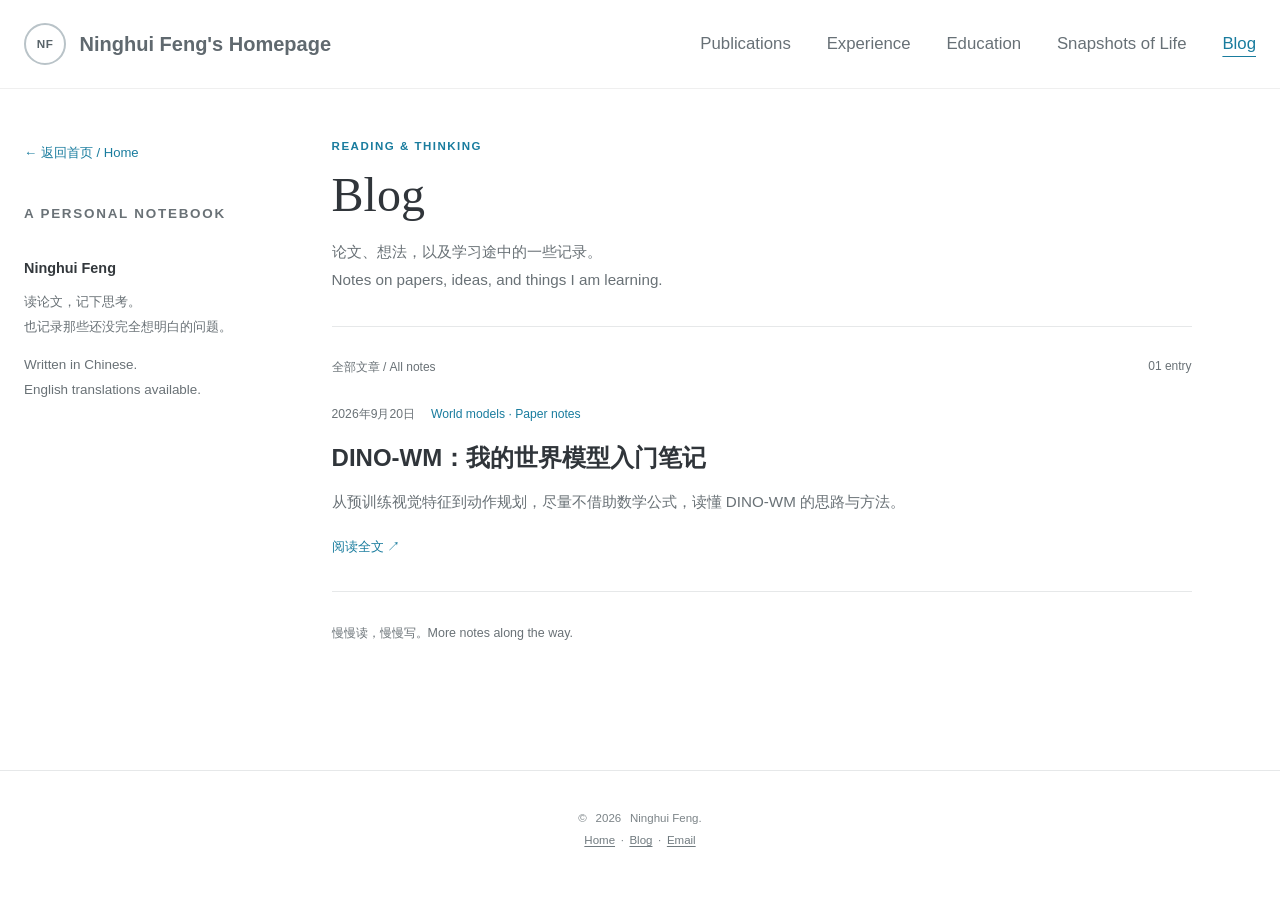
==== blog/index.html @ bfdba2d1 "Add standalone bilingual blog with DINO-WM reading note" ====
<!doctype html>
<html lang="zh-CN">
<head>
    <meta charset="utf-8">
    <meta name="viewport" content="width=device-width, initial-scale=1">
    <meta name="description" content="冯宁辉的论文阅读与学习笔记。Notes on papers, ideas, and things I am learning.">
    <meta name="author" content="Ninghui Feng">
    <meta name="theme-color" content="#ffffff">
    <title>Blog · Ninghui Feng</title>
    <link rel="canonical" href="https://feng1201.github.io/blog/">
    <link rel="icon" type="image/x-icon" href="/static/assets/favicon.ico">
    <meta property="og:type" content="website">
    <meta property="og:url" content="https://feng1201.github.io/blog/">
    <meta property="og:title" content="Blog · Ninghui Feng">
    <meta property="og:description" content="冯宁辉的论文阅读与学习笔记。Notes on papers, ideas, and things I am learning.">
    <meta property="og:image" content="https://feng1201.github.io/static/assets/img/og-minimal.png">
    <meta name="twitter:card" content="summary_large_image">
    
    <link rel="stylesheet" href="/static/css/main.css">
    <link rel="stylesheet" href="/static/css/blog.css">
    <script src="/static/js/scripts.js" defer></script>
    
    
</head>
<body>
    <a class="skip-link" href="#main">跳转到正文 / Skip to content</a>
    <header class="site-header">
        <div class="masthead">
            <a class="site-brand" href="/#top" aria-label="Ninghui Feng's homepage">
                <span class="brand-mark" aria-hidden="true">NF</span>
                <span>Ninghui Feng's Homepage</span>
            </a>

            <button class="menu-button" type="button" aria-expanded="false" aria-controls="site-nav" data-menu-button>
                <span class="menu-label">Menu</span>
                <span class="menu-icon" aria-hidden="true"></span>
            </button>

            <nav class="site-nav" id="site-nav" aria-label="Primary navigation" data-menu>
                <a href="/#publications">Publications</a>
                <a href="/#experience">Experience</a>
                <a href="/#education">Education</a>
                <a href="/#snapshots">Snapshots of Life</a>
                <a href="/blog/" aria-current="page">Blog</a>
            </nav>
        </div>
    </header>

    <main class="blog-layout" id="main">
        <aside class="blog-sidebar" aria-label="About this blog">
            <a href="/">← 返回首页 / Home</a>
            <p class="eyebrow">A personal notebook</p>
            <h2>Ninghui Feng</h2>
            <p class="sidebar-description">读论文，记下思考。<br>也记录那些还没完全想明白的问题。</p>
            <p class="sidebar-description">Written in Chinese.<br>English translations available.</p>
        </aside>
        <div class="blog-main">
            <header class="blog-heading"><p class="eyebrow">Reading &amp; thinking</p><h1>Blog</h1><p>论文、想法，以及学习途中的一些记录。<br>Notes on papers, ideas, and things I am learning.</p></header>
            <div class="archive-label"><span>全部文章 / All notes</span><span>01 entry</span></div>
            <article class="post-card">
            <div class="post-meta"><time datetime="2026-09-20T15:49:16Z" title="First uploaded: 2026-09-20T15:49:16Z">2026年9月20日</time><span class="tag">World models · Paper notes</span></div>
            <h2><a href="/blog/dino-wm/">DINO-WM：我的世界模型入门笔记</a></h2>
            <p>从预训练视觉特征到动作规划，尽量不借助数学公式，读懂 DINO-WM 的思路与方法。</p>
            <a class="read-link" href="/blog/dino-wm/">阅读全文 <span aria-hidden="true">↗</span></a>
        </article>
            <p class="archive-note">慢慢读，慢慢写。More notes along the way.</p>
        </div>
    </main>
    <footer class="site-footer"><div>
        <p>© <span data-year>2026</span> Ninghui Feng.</p>
        <p><a href="/">Home</a><span>·</span><a href="/blog/">Blog</a><span>·</span><a href="mailto:feng65501@gmail.com">Email</a></p>
    </div></footer>
</body>
</html>
---- static/css/main.css ----
:root {
    --text: #33383c;
    --heading: #30353a;
    --muted: #697176;
    --link: #197c9e;
    --link-hover: #125d78;
    --line: #e6e8e9;
    --line-strong: #d5d9db;
    --soft-blue: #f1f8fb;
    --page-width: 1235px;
    --sans: -apple-system, BlinkMacSystemFont, "Segoe UI", Arial, Helvetica, sans-serif;
    --serif: Georgia, "Times New Roman", Times, serif;
}

* {
    box-sizing: border-box;
}

html {
    scroll-behavior: smooth;
    scroll-padding-top: 28px;
}

body {
    margin: 0;
    background: #fff;
    color: var(--text);
    font-family: var(--sans);
    font-size: 16px;
    line-height: 1.55;
    -webkit-font-smoothing: antialiased;
}

body.menu-open {
    overflow: hidden;
}

a {
    color: var(--link);
    text-decoration: underline;
    text-decoration-thickness: 1px;
    text-underline-offset: 2px;
}

a:hover {
    color: var(--link-hover);
}

.skip-link {
    position: fixed;
    left: 1rem;
    top: -5rem;
    z-index: 100;
    padding: 0.6rem 0.9rem;
    background: var(--heading);
    color: #fff;
    font: 600 0.82rem var(--sans);
}

.skip-link:focus {
    top: 0;
}

.site-header {
    border-bottom: 1px solid #efefef;
}

.masthead {
    width: min(var(--page-width), calc(100% - 3rem));
    min-height: 88px;
    display: flex;
    align-items: center;
    justify-content: space-between;
    gap: 2rem;
    margin-inline: auto;
}

.site-brand {
    display: inline-flex;
    align-items: center;
    gap: 0.85rem;
    color: #60696f;
    font-size: 1.25rem;
    font-weight: 700;
    text-decoration: none;
}

.site-brand:hover {
    color: var(--heading);
}

.brand-mark {
    width: 42px;
    height: 42px;
    display: grid;
    place-items: center;
    flex: none;
    border: 2px solid #b9c3c8;
    border-radius: 50%;
    color: #59646a;
    font-size: 0.73rem;
    letter-spacing: 0.04em;
}

.site-nav {
    display: flex;
    align-items: center;
    gap: clamp(1rem, 2.8vw, 2.7rem);
}

.site-nav a {
    color: #677076;
    font-size: 1.05rem;
    font-weight: 500;
    text-decoration: none;
    white-space: nowrap;
}

@media (min-width: 701px) and (max-width: 1100px) {
    .masthead {
        flex-wrap: wrap;
        justify-content: center;
        gap: 1rem;
        padding-block: 1.2rem;
    }
}

.site-nav a:hover {
    color: var(--heading);
}

.menu-button {
    display: none;
}

.page-layout {
    width: min(var(--page-width), calc(100% - 3rem));
    display: grid;
    grid-template-columns: 250px minmax(0, 1fr);
    gap: 3.6rem;
    margin: 2.8rem auto 5rem;
}

.profile {
    position: sticky;
    top: 2rem;
    align-self: start;
}

.profile-heading {
    display: block;
}

.profile-photo {
    width: 176px;
    margin: 0 0 1rem;
}

.avatar {
    width: 156px;
    height: 156px;
    display: block;
    background: #f5f7f8;
    border: 1px solid #d9dee1;
    border-radius: 50%;
    object-fit: cover;
    object-position: 53% 54%;
}

.profile-photo figcaption {
    max-width: 170px;
    margin-top: 0.55rem;
    color: #858c90;
    font-size: 0.67rem;
    line-height: 1.45;
}

.profile h1 {
    margin: 0 0 0.8rem;
    color: #555e64;
    font-size: 1.16rem;
    line-height: 1.25;
}

.profile p {
    margin: 0;
    color: var(--muted);
    font-size: 0.91rem;
    line-height: 1.5;
}

.profile-links {
    margin: 1.4rem 0 0;
    padding: 0;
    list-style: none;
}

.profile-links li {
    margin: 0.65rem 0;
}

.profile-links a {
    display: inline-flex;
    align-items: center;
    gap: 0.55rem;
    color: var(--muted);
    font-size: 0.86rem;
    text-decoration: none;
}

.profile-links a:hover {
    color: var(--link);
}

.profile-links a span {
    width: 17px;
    height: 17px;
    display: inline-grid;
    place-items: center;
    border: 1px solid #aeb6ba;
    border-radius: 3px;
    color: #697278;
    font-size: 0.58rem;
    font-weight: 700;
}

.content {
    min-width: 0;
}

.content-section {
    padding-top: 1.35rem;
    margin-bottom: 2.65rem;
    border-top: 1px solid var(--line);
}

.content-section h2 {
    margin: 0 0 1.2rem;
    color: var(--heading);
    font: 700 0.95rem/1.3 var(--sans);
}

.content-section > p,
.biography > p:not(.note) {
    max-width: 930px;
    margin: 0 0 1.45rem;
    font: 1.06rem/1.62 var(--serif);
    text-align: justify;
}

.content strong {
    color: #303438;
}

.note {
    margin: 1.3rem 0 0;
    padding: 0.8rem 1rem;
    background: var(--soft-blue);
    border-left: 3px solid #55a9c5;
    color: #3e565f;
    font: 0.9rem/1.55 var(--sans);
}

.news-list {
    max-height: 235px;
    margin: 0;
    padding: 0.85rem 1rem;
    overflow-y: auto;
    border: 1px solid var(--line-strong);
    list-style: none;
}

.news-list li {
    margin: 0 0 0.72rem;
    color: #42484c;
    font-size: 0.89rem;
    line-height: 1.48;
}

.news-list li:last-child {
    margin-bottom: 0;
}

.news-list time {
    color: #4398b5;
    font-weight: 700;
}

.section-heading-row {
    display: flex;
    align-items: baseline;
    justify-content: space-between;
    gap: 1rem;
    margin-bottom: 1.2rem;
}

.section-heading-row h2 {
    margin-bottom: 0;
}

.section-heading-row > a {
    font-size: 0.74rem;
}

.publication {
    margin-bottom: 1.45rem;
}

.publication p {
    margin: 0.16rem 0;
}

.paper-title {
    font: 1rem/1.5 var(--serif);
}

.paper-title > span {
    color: var(--link);
    font: 700 0.8rem var(--sans);
}

.paper-title > a:not(.paper-link) {
    color: var(--text);
    text-decoration: none;
}

.paper-title > a:not(.paper-link):hover {
    color: var(--link);
}

.paper-link {
    margin-left: 0.35rem;
    font: 600 0.7rem var(--sans);
    white-space: nowrap;
}

.authors {
    color: #555c60;
    font: 0.83rem/1.45 var(--sans);
}

.highlight {
    color: #596064;
    font: 0.82rem/1.45 var(--sans);
}

.author-note {
    color: var(--muted);
    font: 0.75rem var(--sans) !important;
}

.simple-list {
    border-top: 1px solid var(--line);
}

.simple-list article {
    display: grid;
    grid-template-columns: 155px minmax(0, 1fr);
    gap: 1.25rem;
    padding: 1rem 0;
    border-bottom: 1px solid var(--line);
}

.simple-list time {
    color: var(--muted);
    font-size: 0.76rem;
}

.simple-list h3 {
    margin: 0 0 0.25rem;
    color: var(--heading);
    font-size: 0.91rem;
    line-height: 1.4;
}

.simple-list p {
    margin: 0;
    color: var(--muted);
    font-size: 0.82rem;
}

.project-details {
    margin-top: 1.2rem;
    padding: 0.8rem 1rem;
    border: 1px solid var(--line-strong);
}

.project-details summary {
    color: var(--heading);
    cursor: pointer;
    font-size: 0.83rem;
    font-weight: 700;
}

.project-details p {
    margin: 0.85rem 0 0;
    color: #555c60;
    font-size: 0.82rem;
}

.education-list article {
    grid-template-columns: 120px minmax(0, 1fr);
}

.awards-list {
    margin: 1.2rem 0 0;
    padding-left: 1.25rem;
}

.awards-list li {
    margin: 0.55rem 0;
    color: #555c60;
    font-size: 0.83rem;
}

.travel-gallery {
    display: grid;
    grid-template-columns: minmax(0, 1.25fr) minmax(0, 0.75fr);
    align-items: start;
    gap: 1rem;
    margin-top: 1.6rem;
}

.travel-gallery figure {
    margin: 0;
    overflow: hidden;
    background: #fafafa;
    border: 1px solid var(--line-strong);
}

.travel-gallery img {
    width: 100%;
    height: auto;
    display: block;
}

.travel-gallery figcaption {
    padding: 0.65rem 0.75rem;
    color: var(--muted);
    font-size: 0.72rem;
    line-height: 1.4;
}

.site-footer {
    padding: 2.2rem 1.5rem;
    border-top: 1px solid var(--line);
    color: #7b8387;
    text-align: center;
}

.site-footer p {
    margin: 0.25rem 0;
    font-size: 0.72rem;
}

.site-footer a {
    color: #707a7f;
}

.site-footer span {
    margin-inline: 0.35rem;
}

:focus-visible {
    outline: 3px solid rgba(25, 124, 158, 0.4);
    outline-offset: 3px;
}

@media (max-width: 900px) {
    .page-layout {
        grid-template-columns: 1fr;
        gap: 2.5rem;
        margin-top: 1.6rem;
    }

    .profile {
        position: static;
    }

    .profile-heading {
        display: grid;
        grid-template-columns: 112px minmax(0, 1fr);
        align-items: flex-start;
        gap: 1rem;
    }

    .profile-photo {
        width: 112px;
        margin: 0;
    }

    .avatar {
        width: 82px;
        height: 82px;
    }

    .profile-photo figcaption {
        width: 112px;
        margin-top: 0.4rem;
        font-size: 0.6rem;
    }

    .profile h1 {
        margin-bottom: 0.35rem;
    }

    .profile-links {
        display: flex;
        flex-wrap: wrap;
        gap: 0.45rem 1.1rem;
        margin-top: 1rem;
    }

    .profile-links li {
        margin: 0;
    }
}

@media (max-width: 700px) {
    html {
        scroll-padding-top: 1rem;
    }

    .masthead,
    .page-layout {
        width: calc(100% - 2rem);
    }

    .masthead {
        min-height: 80px;
    }

    .site-brand {
        max-width: 210px;
        gap: 0.65rem;
        font-size: 0.96rem;
        line-height: 1.3;
    }

    .brand-mark {
        width: 34px;
        height: 34px;
        font-size: 0.61rem;
    }

    .menu-button {
        display: inline-flex;
        align-items: center;
        gap: 0.55rem;
        padding: 0.45rem;
        background: transparent;
        border: 0;
        color: #697176;
        font: 600 0.72rem var(--sans);
    }

    .menu-icon,
    .menu-icon::before,
    .menu-icon::after {
        width: 23px;
        height: 2px;
        display: block;
        background: currentColor;
        transition: transform 0.18s ease, opacity 0.18s ease;
    }

    .menu-icon {
        position: relative;
    }

    .menu-icon::before,
    .menu-icon::after {
        content: "";
        position: absolute;
        left: 0;
    }

    .menu-icon::before {
        top: -6px;
    }

    .menu-icon::after {
        top: 6px;
    }

    .menu-button[aria-expanded="true"] .menu-icon {
        background: transparent;
    }

    .menu-button[aria-expanded="true"] .menu-icon::before {
        top: 0;
        transform: rotate(45deg);
    }

    .menu-button[aria-expanded="true"] .menu-icon::after {
        top: 0;
        transform: rotate(-45deg);
    }

    .site-nav {
        position: absolute;
        top: 80px;
        left: 0;
        right: 0;
        z-index: 20;
        display: none;
        padding: 0.65rem 1rem 1rem;
        background: #fff;
        border-bottom: 1px solid var(--line);
    }

    .site-nav.open {
        display: block;
    }

    .site-nav a {
        display: block;
        padding: 0.8rem 0.25rem;
        border-bottom: 1px solid var(--line);
        font-size: 0.95rem;
    }

    .profile-links {
        display: none;
    }

    .page-layout {
        gap: 3.5rem;
        margin-bottom: 3rem;
    }

    .profile p {
        font-size: 0.78rem;
    }

    .content-section {
        margin-bottom: 2.3rem;
    }

    .content-section > p,
    .biography > p:not(.note) {
        font-size: 1rem;
        line-height: 1.75;
        text-align: left;
    }

    .section-heading-row {
        display: block;
    }

    .section-heading-row h2 {
        margin-bottom: 0.4rem;
    }

    .simple-list article,
    .education-list article {
        grid-template-columns: 1fr;
        gap: 0.3rem;
    }

    .travel-gallery {
        grid-template-columns: 1fr;
    }

    .menu-label {
        position: absolute;
        width: 1px;
        height: 1px;
        overflow: hidden;
        clip: rect(0 0 0 0);
        white-space: nowrap;
    }
}

@media (prefers-reduced-motion: reduce) {
    html {
        scroll-behavior: auto;
    }

    *,
    *::before,
    *::after {
        transition-duration: 0.01ms !important;
    }
}

@media print {
    .site-header,
    .profile-links,
    .site-footer,
    .note,
    .project-details {
        display: none !important;
    }

    .page-layout {
        display: block;
        width: 100%;
        margin: 0;
    }

    .profile {
        margin-bottom: 2rem;
    }

    .content-section {
        break-inside: avoid;
    }
}
---- static/css/blog.css ----
.site-nav a[aria-current="page"] {
    color: var(--link);
    text-decoration: underline;
    text-underline-offset: 0.45rem;
}

[hidden] { display: none !important; }

.blog-layout {
    width: min(var(--page-width), calc(100% - 3rem));
    display: grid;
    grid-template-columns: 250px minmax(0, 1fr);
    gap: 3.6rem;
    margin: 3.2rem auto 5rem;
    min-height: calc(100svh - 350px);
}

.blog-sidebar { align-self: start; position: sticky; top: 2rem; }
.blog-sidebar > a { font-size: 0.82rem; text-decoration: none; }
.blog-sidebar h2 { margin: 2.1rem 0 0.8rem; font: 600 0.9rem var(--sans); }
.blog-sidebar p { max-width: 210px; color: var(--muted); font-size: 0.84rem; line-height: 1.85; }
.eyebrow { color: var(--link); font: 600 0.72rem var(--sans); letter-spacing: 0.13em; text-transform: uppercase; }
.blog-sidebar .eyebrow { margin-top: 2.3rem; }
.blog-main { min-width: 0; max-width: 860px; }
.blog-heading { padding-bottom: 2rem; border-bottom: 1px solid var(--line); }
.blog-heading .eyebrow { margin: 0 0 0.9rem; }
.blog-heading h1 { margin: 0 0 1rem; color: var(--heading); font: 400 clamp(2.3rem, 4vw, 3rem)/1.15 var(--serif); }
.blog-heading > p:last-child { margin: 0; color: var(--muted); font-size: 0.95rem; line-height: 1.85; }
.archive-label { display: flex; justify-content: space-between; gap: 1rem; margin: 2rem 0 0; color: var(--muted); font: 0.75rem var(--sans); }
.post-card { padding: 1.8rem 0 2rem; border-bottom: 1px solid var(--line); }
.post-meta { display: flex; flex-wrap: wrap; align-items: center; gap: 0.4rem 1rem; color: var(--muted); font: 0.76rem/1.6 var(--sans); }
.post-meta .tag { color: var(--link); }
.post-card h2 { margin: 0.9rem 0 0.7rem; font-size: clamp(1.2rem, 2vw, 1.5rem); line-height: 1.55; font-weight: 600; }
.post-card h2 a { color: var(--heading); text-decoration: none; }
.post-card h2 a:hover { color: var(--link); }
.post-card p { margin: 0; color: var(--muted); font-size: 0.95rem; line-height: 1.95; }
.post-card .read-link { display: inline-block; margin-top: 1.3rem; font-size: 0.83rem; text-decoration: none; }
.archive-note { margin-top: 2rem; color: var(--muted); font-size: 0.78rem; }

.reader-toolbar { display: flex; align-items: center; justify-content: space-between; flex-wrap: wrap; gap: 1rem; padding-bottom: 1.7rem; border-bottom: 1px solid var(--line); }
.reader-toolbar > a { font-size: 0.82rem; text-decoration: none; }
.language-control { display: flex; align-items: center; flex-wrap: wrap; gap: 0.55rem 0.8rem; }
.language-button { border: 1px solid #bed5de; border-radius: 5px; background: var(--soft-blue); color: var(--link-hover); padding: 0.56rem 0.85rem; font: 500 0.79rem var(--sans); cursor: pointer; }
.language-button:hover { background: #e5f2f7; border-color: #87b8ca; }
.translation-credit { color: #788187; font: 0.65rem var(--sans); }
.post-heading { padding: 2rem 0 1.6rem; border-bottom: 1px solid var(--line); }
.post-heading h1 { margin: 0 0 1rem; font-size: clamp(1.65rem, 3vw, 2.15rem); font-weight: 600; line-height: 1.55; letter-spacing: -0.025em; }
.post-heading[lang="en"] h1 { font-family: var(--serif); font-weight: 400; line-height: 1.25; }
.post-heading .post-deck { margin: 1.1rem 0 0; color: var(--muted); font-size: 0.95rem; line-height: 1.9; }
.post-prose { padding-top: 1.7rem; font-size: 1rem; line-height: 2; overflow-wrap: break-word; }
.post-prose[lang="en"] { font: 1.13rem/1.85 var(--serif); }
.post-prose p { margin: 0 0 1.4rem; }
.post-prose h2 { margin: 2.8rem 0 1.1rem; padding-top: 1rem; border-top: 1px solid var(--line); color: var(--heading); font: 600 1.13rem/1.55 var(--sans); scroll-margin-top: 1.5rem; }
.post-prose ul, .post-prose ol { padding-left: 1.55rem; margin: 1rem 0 1.6rem; }
.post-prose li { margin-bottom: 0.45rem; padding-left: 0.15rem; }
.post-prose blockquote { margin: 1.6rem 0; padding: 0.9rem 1.2rem; border-left: 3px solid #55a9c5; background: var(--soft-blue); color: #52666e; font-size: 0.9em; }
.post-prose blockquote p:last-child { margin-bottom: 0; }
.post-prose figure { margin: 2rem 0; padding: 0.8rem; border: 1px solid var(--line); border-radius: 4px; }
.post-prose figure a { display: block; }
.post-prose img { width: 100%; height: auto; display: block; }
.post-prose figcaption { margin-top: 0.75rem; color: var(--muted); font: 0.7rem/1.65 var(--sans); }
.post-prose figcaption a { display: inline; }
.post-prose pre { overflow-x: auto; padding: 1rem; background: #f5f7f8; font-size: 0.85em; }
.post-prose table { display: block; max-width: 100%; overflow-x: auto; border-collapse: collapse; }
.post-prose th, .post-prose td { padding: 0.5rem 0.8rem; border: 1px solid var(--line); }
.table-of-contents { padding-left: 0; list-style: none; margin: 1rem 0; }
.table-of-contents li { margin: 0.85rem 0; }
.table-of-contents a { color: var(--muted); font-size: 0.78rem; line-height: 1.7; text-decoration: none; }
.table-of-contents a:hover { color: var(--link); }
.sidebar-resources { display: flex; flex-wrap: wrap; gap: 0.8rem; padding-top: 1rem; border-top: 1px solid var(--line); margin-top: 2rem; }
.sidebar-resources a { font-size: 0.76rem; }
.post-end { display: flex; justify-content: space-between; flex-wrap: wrap; gap: 1rem; margin-top: 2.5rem; padding-top: 1.5rem; border-top: 1px solid var(--line); color: var(--muted); font-size: 0.78rem; }
.screen-reader-only { position: absolute; width: 1px; height: 1px; padding: 0; margin: -1px; overflow: hidden; clip: rect(0, 0, 0, 0); white-space: nowrap; border: 0; }

@media (max-width: 1000px) {
    .blog-layout { grid-template-columns: 190px minmax(0, 1fr); gap: 2rem; }
}

@media (max-width: 800px) {
    .blog-layout { display: block; max-width: 720px; margin-top: 1.8rem; }
    .blog-sidebar { position: static; margin-bottom: 2rem; }
    .blog-sidebar .sidebar-description, .blog-sidebar .eyebrow, .blog-sidebar h2, .blog-sidebar .sidebar-resources, .blog-sidebar .table-of-contents { display: none; }
    .reader-layout .blog-sidebar { display: none; }
}

@media (max-width: 700px) {
    .blog-layout { width: calc(100% - 2rem); margin-bottom: 3rem; }
    .reader-toolbar { gap: 0.85rem; }
    .language-control { gap: 0.5rem; }
    .post-heading { padding-top: 1.6rem; }
    .post-prose { font-size: 0.97rem; }
    .post-prose[lang="en"] { font-size: 1.06rem; }
    .post-prose blockquote { padding: 0.8rem 1rem; }
}

@media (prefers-reduced-motion: reduce) {
    html { scroll-behavior: auto; }
}
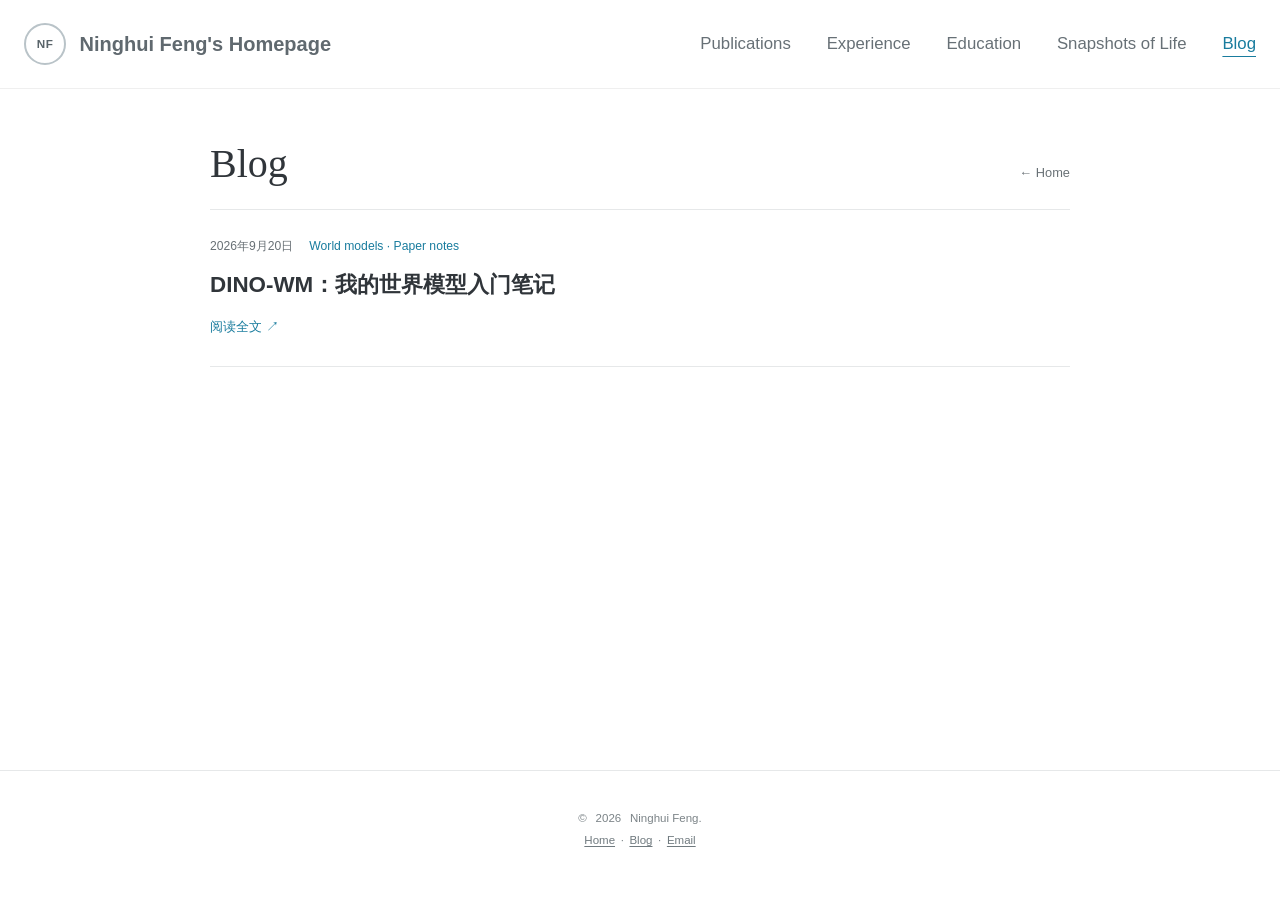
==== commit ea355db3: "Simplify blog archive to a clean single-column layout" ====
--- a/blog/index.html
+++ b/blog/index.html
@@ -3,7 +3,7 @@
 <head>
     <meta charset="utf-8">
     <meta name="viewport" content="width=device-width, initial-scale=1">
-    <meta name="description" content="冯宁辉的论文阅读与学习笔记。Notes on papers, ideas, and things I am learning.">
+    <meta name="description" content="Ninghui Feng · Blog">
     <meta name="author" content="Ninghui Feng">
     <meta name="theme-color" content="#ffffff">
     <title>Blog · Ninghui Feng</title>
@@ -12,7 +12,7 @@
     <meta property="og:type" content="website">
     <meta property="og:url" content="https://feng1201.github.io/blog/">
     <meta property="og:title" content="Blog · Ninghui Feng">
-    <meta property="og:description" content="冯宁辉的论文阅读与学习笔记。Notes on papers, ideas, and things I am learning.">
+    <meta property="og:description" content="Ninghui Feng · Blog">
     <meta property="og:image" content="https://feng1201.github.io/static/assets/img/og-minimal.png">
     <meta name="twitter:card" content="summary_large_image">
     
@@ -46,25 +46,13 @@
         </div>
     </header>
 
-    <main class="blog-layout" id="main">
-        <aside class="blog-sidebar" aria-label="About this blog">
-            <a href="/">← 返回首页 / Home</a>
-            <p class="eyebrow">A personal notebook</p>
-            <h2>Ninghui Feng</h2>
-            <p class="sidebar-description">读论文，记下思考。<br>也记录那些还没完全想明白的问题。</p>
-            <p class="sidebar-description">Written in Chinese.<br>English translations available.</p>
-        </aside>
-        <div class="blog-main">
-            <header class="blog-heading"><p class="eyebrow">Reading &amp; thinking</p><h1>Blog</h1><p>论文、想法，以及学习途中的一些记录。<br>Notes on papers, ideas, and things I am learning.</p></header>
-            <div class="archive-label"><span>全部文章 / All notes</span><span>01 entry</span></div>
-            <article class="post-card">
+    <main class="blog-archive" id="main">
+        <header class="blog-heading"><h1>Blog</h1><a href="/">← Home</a></header>
+        <article class="post-card">
             <div class="post-meta"><time datetime="2026-09-20T15:49:16Z" title="First uploaded: 2026-09-20T15:49:16Z">2026年9月20日</time><span class="tag">World models · Paper notes</span></div>
             <h2><a href="/blog/dino-wm/">DINO-WM：我的世界模型入门笔记</a></h2>
-            <p>从预训练视觉特征到动作规划，尽量不借助数学公式，读懂 DINO-WM 的思路与方法。</p>
             <a class="read-link" href="/blog/dino-wm/">阅读全文 <span aria-hidden="true">↗</span></a>
         </article>
-            <p class="archive-note">慢慢读，慢慢写。More notes along the way.</p>
-        </div>
     </main>
     <footer class="site-footer"><div>
         <p>© <span data-year>2026</span> Ninghui Feng.</p>
--- a/static/css/blog.css
+++ b/static/css/blog.css
@@ -22,20 +22,18 @@
 .eyebrow { color: var(--link); font: 600 0.72rem var(--sans); letter-spacing: 0.13em; text-transform: uppercase; }
 .blog-sidebar .eyebrow { margin-top: 2.3rem; }
 .blog-main { min-width: 0; max-width: 860px; }
-.blog-heading { padding-bottom: 2rem; border-bottom: 1px solid var(--line); }
-.blog-heading .eyebrow { margin: 0 0 0.9rem; }
-.blog-heading h1 { margin: 0 0 1rem; color: var(--heading); font: 400 clamp(2.3rem, 4vw, 3rem)/1.15 var(--serif); }
-.blog-heading > p:last-child { margin: 0; color: var(--muted); font-size: 0.95rem; line-height: 1.85; }
-.archive-label { display: flex; justify-content: space-between; gap: 1rem; margin: 2rem 0 0; color: var(--muted); font: 0.75rem var(--sans); }
-.post-card { padding: 1.8rem 0 2rem; border-bottom: 1px solid var(--line); }
+.blog-archive { width: min(860px, calc(100% - 3rem)); margin: 3.2rem auto 5rem; min-height: calc(100svh - 350px); }
+.blog-heading { display: flex; align-items: baseline; justify-content: space-between; gap: 1rem; padding-bottom: 1.3rem; border-bottom: 1px solid var(--line); }
+.blog-heading h1 { margin: 0; color: var(--heading); font: 400 clamp(2rem, 4vw, 2.5rem)/1.2 var(--serif); }
+.blog-heading > a { color: var(--muted); font-size: 0.8rem; text-decoration: none; }
+.blog-heading > a:hover { color: var(--link); }
+.post-card { padding: 1.7rem 0; border-bottom: 1px solid var(--line); }
 .post-meta { display: flex; flex-wrap: wrap; align-items: center; gap: 0.4rem 1rem; color: var(--muted); font: 0.76rem/1.6 var(--sans); }
 .post-meta .tag { color: var(--link); }
-.post-card h2 { margin: 0.9rem 0 0.7rem; font-size: clamp(1.2rem, 2vw, 1.5rem); line-height: 1.55; font-weight: 600; }
+.post-card h2 { margin: 0.7rem 0; font-size: clamp(1.15rem, 2vw, 1.4rem); line-height: 1.55; font-weight: 600; overflow-wrap: break-word; }
 .post-card h2 a { color: var(--heading); text-decoration: none; }
 .post-card h2 a:hover { color: var(--link); }
-.post-card p { margin: 0; color: var(--muted); font-size: 0.95rem; line-height: 1.95; }
-.post-card .read-link { display: inline-block; margin-top: 1.3rem; font-size: 0.83rem; text-decoration: none; }
-.archive-note { margin-top: 2rem; color: var(--muted); font-size: 0.78rem; }
+.post-card .read-link { display: inline-block; margin-top: 0.2rem; font-size: 0.83rem; text-decoration: none; }
 
 .reader-toolbar { display: flex; align-items: center; justify-content: space-between; flex-wrap: wrap; gap: 1rem; padding-bottom: 1.7rem; border-bottom: 1px solid var(--line); }
 .reader-toolbar > a { font-size: 0.82rem; text-decoration: none; }
@@ -79,12 +77,13 @@
 @media (max-width: 800px) {
     .blog-layout { display: block; max-width: 720px; margin-top: 1.8rem; }
     .blog-sidebar { position: static; margin-bottom: 2rem; }
-    .blog-sidebar .sidebar-description, .blog-sidebar .eyebrow, .blog-sidebar h2, .blog-sidebar .sidebar-resources, .blog-sidebar .table-of-contents { display: none; }
+    .blog-sidebar .eyebrow, .blog-sidebar h2, .blog-sidebar .sidebar-resources, .blog-sidebar .table-of-contents { display: none; }
     .reader-layout .blog-sidebar { display: none; }
 }
 
 @media (max-width: 700px) {
     .blog-layout { width: calc(100% - 2rem); margin-bottom: 3rem; }
+    .blog-archive { width: calc(100% - 2rem); margin: 2rem auto 3rem; }
     .reader-toolbar { gap: 0.85rem; }
     .language-control { gap: 0.5rem; }
     .post-heading { padding-top: 1.6rem; }
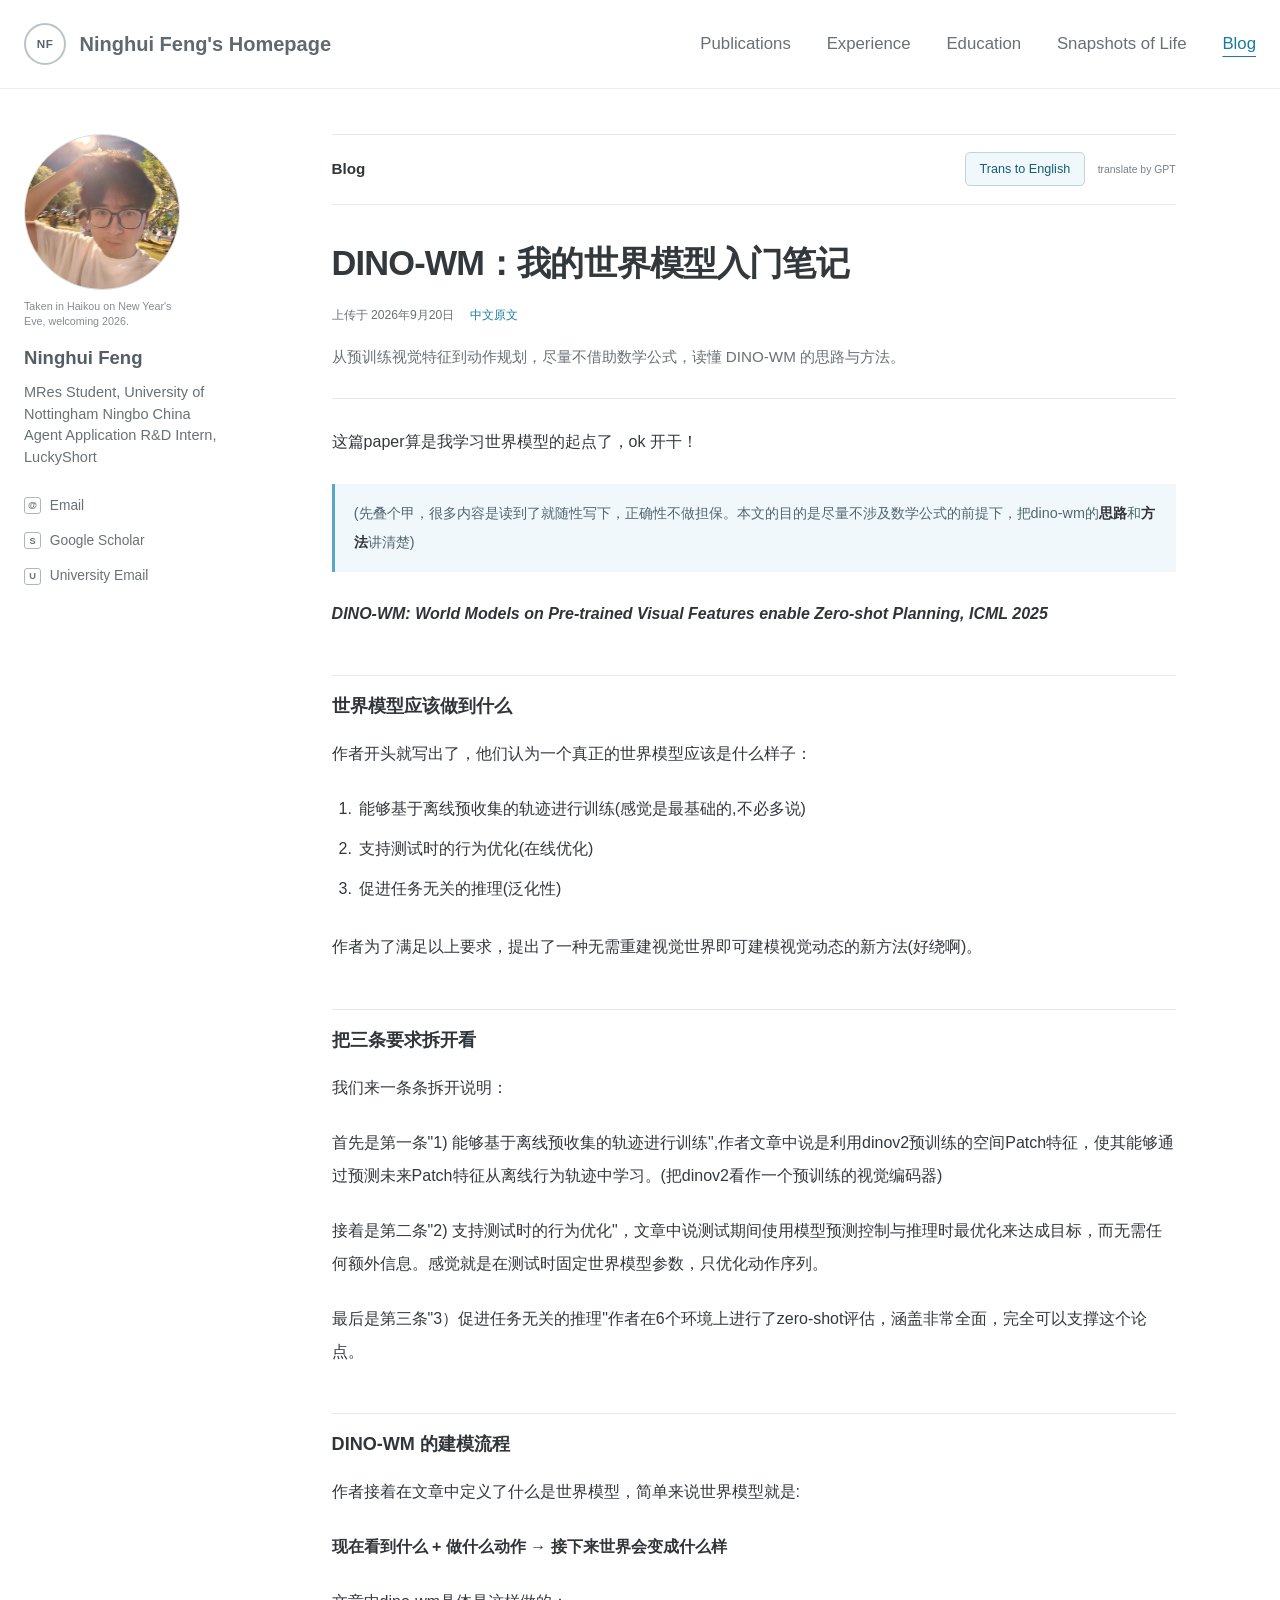
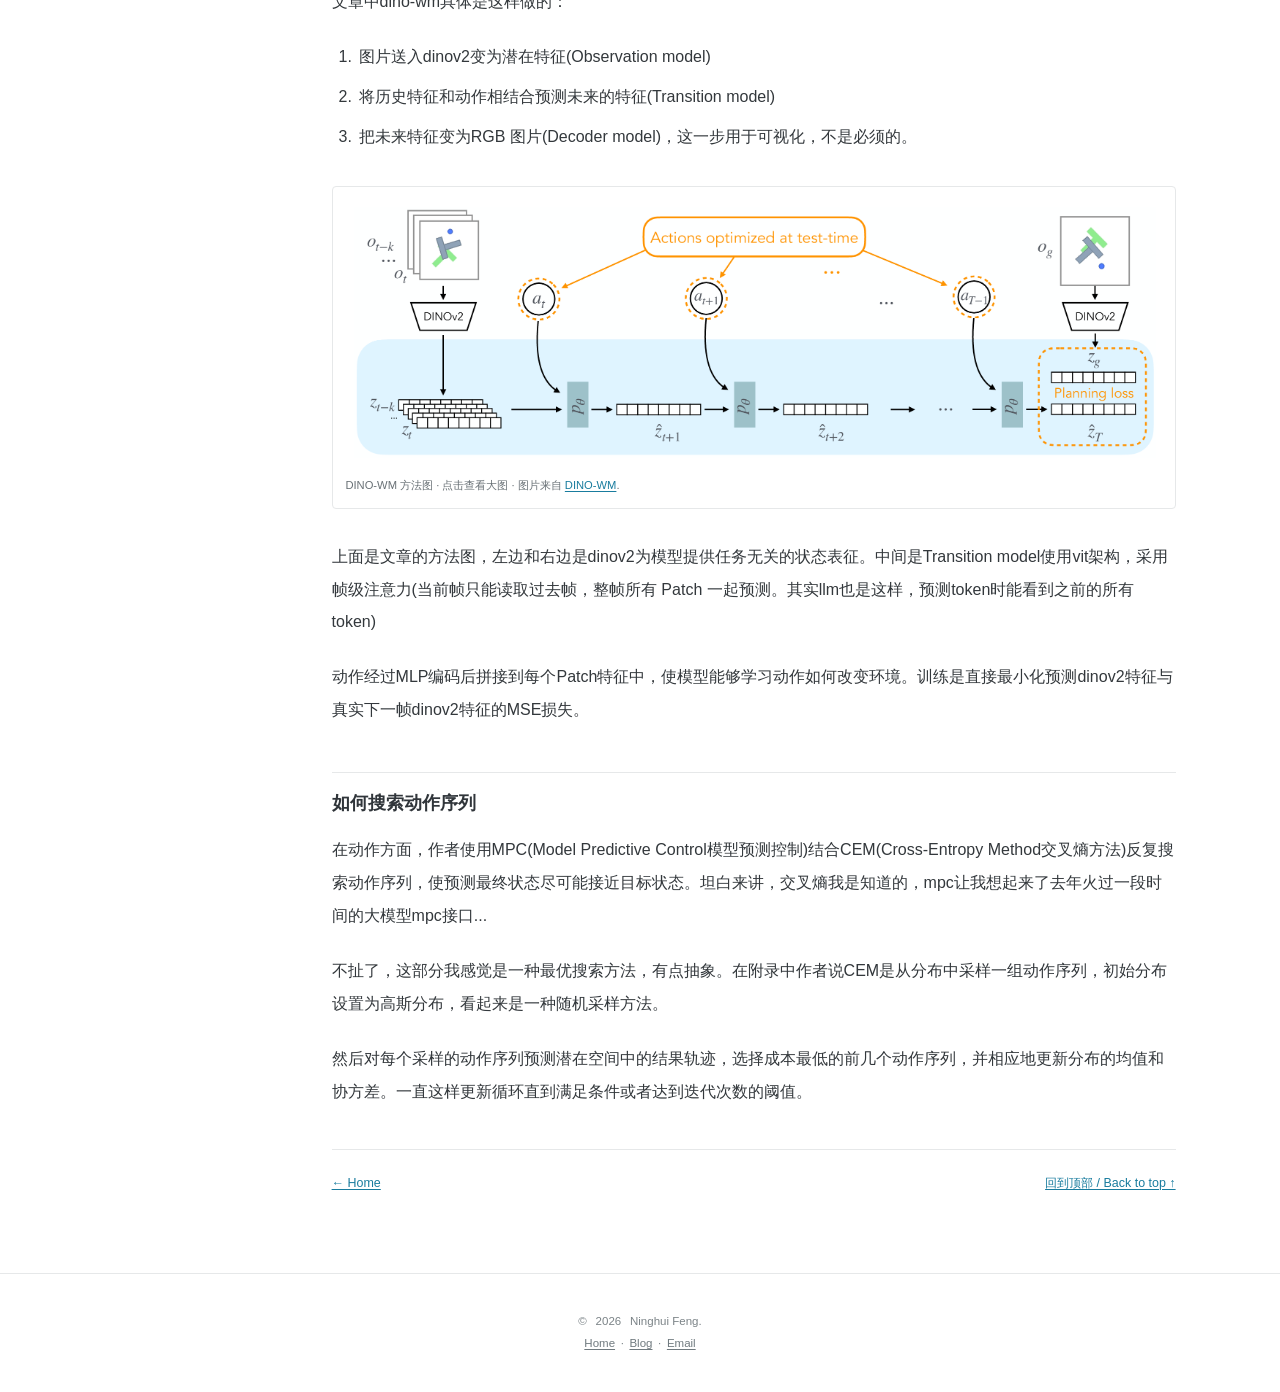
==== commit b5fc8b36: "Show full blog article inside the shared homepage profile layout" ====
--- a/blog/index.html
+++ b/blog/index.html
@@ -3,24 +3,24 @@
 <head>
     <meta charset="utf-8">
     <meta name="viewport" content="width=device-width, initial-scale=1">
-    <meta name="description" content="Ninghui Feng · Blog">
+    <meta name="description" content="从预训练视觉特征到动作规划，尽量不借助数学公式，读懂 DINO-WM 的思路与方法。">
     <meta name="author" content="Ninghui Feng">
     <meta name="theme-color" content="#ffffff">
-    <title>Blog · Ninghui Feng</title>
+    <title>DINO-WM：我的世界模型入门笔记 · Ninghui Feng</title>
     <link rel="canonical" href="https://feng1201.github.io/blog/">
     <link rel="icon" type="image/x-icon" href="/static/assets/favicon.ico">
-    <meta property="og:type" content="website">
+    <meta property="og:type" content="article">
     <meta property="og:url" content="https://feng1201.github.io/blog/">
-    <meta property="og:title" content="Blog · Ninghui Feng">
-    <meta property="og:description" content="Ninghui Feng · Blog">
+    <meta property="og:title" content="DINO-WM：我的世界模型入门笔记 · Ninghui Feng">
+    <meta property="og:description" content="从预训练视觉特征到动作规划，尽量不借助数学公式，读懂 DINO-WM 的思路与方法。">
     <meta property="og:image" content="https://feng1201.github.io/static/assets/img/og-minimal.png">
     <meta name="twitter:card" content="summary_large_image">
-    
-    <link rel="stylesheet" href="/static/css/main.css">
-    <link rel="stylesheet" href="/static/css/blog.css">
+    <meta property="article:published_time" content="2026-09-20T15:49:16Z">
+    <link rel="stylesheet" href="/static/css/main.css?v=37f4bd85a142">
+    <link rel="stylesheet" href="/static/css/blog.css?v=e64d5b3c7953">
     <script src="/static/js/scripts.js" defer></script>
-    
-    
+    <script src="/static/js/blog.js" defer></script>
+    <script type="application/ld+json">{"@context":"https://schema.org","@type":"BlogPosting","headline":"DINO-WM：我的世界模型入门笔记","datePublished":"2026-09-20T15:49:16Z","inLanguage":"zh-CN","author":{"@type":"Person","name":"Ninghui Feng","url":"https://feng1201.github.io/"},"mainEntityOfPage":"https://feng1201.github.io/blog/"}</script>
 </head>
 <body>
     <a class="skip-link" href="#main">跳转到正文 / Skip to content</a>
@@ -46,12 +46,125 @@
         </div>
     </header>
 
-    <main class="blog-archive" id="main">
-        <header class="blog-heading"><h1>Blog</h1><a href="/">← Home</a></header>
-        <article class="post-card">
-            <div class="post-meta"><time datetime="2026-09-20T15:49:16Z" title="First uploaded: 2026-09-20T15:49:16Z">2026年9月20日</time><span class="tag">World models · Paper notes</span></div>
-            <h2><a href="/blog/dino-wm/">DINO-WM：我的世界模型入门笔记</a></h2>
-            <a class="read-link" href="/blog/dino-wm/">阅读全文 <span aria-hidden="true">↗</span></a>
+    <main class="page-layout blog-page" id="main">
+        <aside class="profile" id="top" lang="en">
+            <div class="profile-heading">
+                <figure class="profile-photo">
+                    <img class="avatar" src="/static/assets/img/avatar-haikou.jpg" alt="Portrait of Ninghui Feng in Haikou" width="525" height="720">
+                    <figcaption>Taken in Haikou on New Year's Eve, welcoming 2026.</figcaption>
+                </figure>
+                <div>
+                    <h1>Ninghui Feng</h1>
+                    <p>MRes Student, University of Nottingham Ningbo China<br>Agent Application R&amp;D Intern, LuckyShort</p>
+                </div>
+            </div>
+
+            <ul class="profile-links" aria-label="Contact and academic profiles">
+                <li>
+                    <a href="mailto:feng65501@gmail.com">
+                        <span aria-hidden="true">@</span> Email
+                    </a>
+                </li>
+                <li>
+                    <a href="https://scholar.google.com/citations?user=YpJ-U1sAAAAJ&hl=en" target="_blank" rel="noopener noreferrer">
+                        <span aria-hidden="true">S</span> Google Scholar
+                    </a>
+                </li>
+                <li>
+                    <a href="mailto:Ninghui.FENG@nottingham.edu.cn">
+                        <span aria-hidden="true">U</span> University Email
+                    </a>
+                </li>
+            </ul>
+        </aside>
+        <article class="content blog-main">
+            <div class="reader-toolbar">
+                <span class="reader-label">Blog</span>
+                <div class="language-control"><button class="language-button" type="button" data-language-toggle aria-controls="post-zh post-en" aria-pressed="false" hidden>Trans to English</button><small class="translation-credit">translate by GPT</small></div>
+            </div>
+            <span class="screen-reader-only" role="status" aria-live="polite" data-language-status></span>
+            <header class="post-heading" data-post-heading data-language="zh" lang="zh-CN">
+                <h1>DINO-WM：我的世界模型入门笔记</h1>
+                <div class="post-meta"><span>上传于 <time datetime="2026-09-20T15:49:16Z" title="First uploaded: 2026-09-20T15:49:16Z">2026年9月20日</time></span><span class="tag">中文原文</span></div>
+                <p class="post-deck">从预训练视觉特征到动作规划，尽量不借助数学公式，读懂 DINO-WM 的思路与方法。</p>
+            </header>
+<header class="post-heading" data-post-heading data-language="en" lang="en" hidden>
+                <h1>DINO-WM: My first notes on world models</h1>
+                <div class="post-meta"><span>Published <time datetime="2026-09-20T15:49:16Z" title="First uploaded: 2026-09-20T15:49:16Z">September 20, 2026</time></span><span class="tag">English translation</span></div>
+                <p class="post-deck">From pretrained visual features to action planning: making sense of DINO-WM, with as little math as possible.</p>
+            </header>
+            <noscript><p class="note">当前显示中文原文。启用 JavaScript 可切换英文，或直接阅读 <a href="/blog/content/dino-wm.en.md">English translation</a>。</p></noscript>
+            <div class="post-prose" id="post-zh" data-language="zh" lang="zh-CN"><p>这篇paper算是我学习世界模型的起点了，ok 开干！</p>
+<blockquote>
+<p>(先叠个甲，很多内容是读到了就随性写下，正确性不做担保。本文的目的是尽量不涉及数学公式的前提下，把dino-wm的<strong>思路</strong>和<strong>方法</strong>讲清楚)</p>
+</blockquote>
+<p><em><strong>DINO-WM: World Models on Pre-trained Visual Features enable Zero-shot Planning, ICML 2025</strong></em></p>
+<h2 id="zh-section-1">世界模型应该做到什么</h2>
+<p>作者开头就写出了，他们认为一个真正的世界模型应该是什么样子：</p>
+<ol>
+<li>能够基于离线预收集的轨迹进行训练(感觉是最基础的,不必多说)</li>
+<li>支持测试时的行为优化(在线优化)</li>
+<li>促进任务无关的推理(泛化性)</li>
+</ol>
+<p>作者为了满足以上要求，提出了一种无需重建视觉世界即可建模视觉动态的新方法(好绕啊)。</p>
+<h2 id="zh-section-2">把三条要求拆开看</h2>
+<p>我们来一条条拆开说明：</p>
+<p>首先是第一条&quot;1) 能够基于离线预收集的轨迹进行训练&quot;,作者文章中说是利用dinov2预训练的空间Patch特征，使其能够通过预测未来Patch特征从离线行为轨迹中学习。(把dinov2看作一个预训练的视觉编码器)</p>
+<p>接着是第二条&quot;2) 支持测试时的行为优化&quot;，文章中说测试期间使用模型预测控制与推理时最优化来达成目标，而无需任何额外信息。感觉就是在测试时固定世界模型参数，只优化动作序列。</p>
+<p>最后是第三条&quot;3）促进任务无关的推理&quot;作者在6个环境上进行了zero-shot评估，涵盖非常全面，完全可以支撑这个论点。</p>
+<h2 id="zh-section-3">DINO-WM 的建模流程</h2>
+<p>作者接着在文章中定义了什么是世界模型，简单来说世界模型就是:</p>
+<p><strong>现在看到什么 + 做什么动作 → 接下来世界会变成什么样</strong></p>
+<p>文章中dino-wm具体是这样做的：  </p>
+<ol>
+<li>图片送入dinov2变为潜在特征(Observation model)  </li>
+<li>将历史特征和动作相结合预测未来的特征(Transition model)  </li>
+<li>把未来特征变为RGB 图片(Decoder model)，这一步用于可视化，不是必须的。</li>
+</ol>
+<figure><a href="/static/assets/blog/dino-wm-architecture.png" target="_blank" rel="noopener noreferrer"><img src="/static/assets/blog/dino-wm-architecture.png" alt="DINO-WM 方法图：视觉编码器、动作条件转移模型与可选解码器。" width="2232" height="723" loading="lazy" decoding="async"></a><figcaption>DINO-WM 方法图 · 点击查看大图 · 图片来自 <a href="https://proceedings.mlr.press/v267/zhou25t.html">DINO-WM</a>.</figcaption></figure>
+<p>上面是文章的方法图，左边和右边是dinov2为模型提供任务无关的状态表征。中间是Transition model使用vit架构，采用帧级注意力(当前帧只能读取过去帧，整帧所有 Patch 一起预测。其实llm也是这样，预测token时能看到之前的所有token)</p>
+<p>动作经过MLP编码后拼接到每个Patch特征中，使模型能够学习动作如何改变环境。训练是直接最小化预测dinov2特征与真实下一帧dinov2特征的MSE损失。</p>
+<h2 id="zh-section-4">如何搜索动作序列</h2>
+<p>在动作方面，作者使用MPC(Model Predictive Control模型预测控制)结合CEM(Cross-Entropy Method交叉熵方法)反复搜索动作序列，使预测最终状态尽可能接近目标状态。坦白来讲，交叉熵我是知道的，mpc让我想起来了去年火过一段时间的大模型mpc接口...</p>
+<p>不扯了，这部分我感觉是一种最优搜索方法，有点抽象。在附录中作者说CEM是从分布中采样一组动作序列，初始分布设置为高斯分布，看起来是一种随机采样方法。</p>
+<p>然后对每个采样的动作序列预测潜在空间中的结果轨迹，选择成本最低的前几个动作序列，并相应地更新分布的均值和协方差。一直这样更新循环直到满足条件或者达到迭代次数的阈值。</p>
+</div>
+<div class="post-prose" id="post-en" data-language="en" lang="en" hidden><p>This paper marks the start of my journey into world models. Okay, let&#39;s get into it!</p>
+<blockquote>
+<p>A quick disclaimer: much of this was written spontaneously as I read, so I can&#39;t guarantee that everything is correct. My aim is to explain the <strong>ideas</strong> and <strong>methods</strong> behind DINO-WM with as little math as possible.</p>
+</blockquote>
+<p><em><strong>DINO-WM: World Models on Pre-trained Visual Features enable Zero-shot Planning, ICML 2025</strong></em></p>
+<h2 id="en-section-1">What should a world model be able to do?</h2>
+<p>The authors begin by laying out what they believe a real world model should be able to do:</p>
+<ol>
+<li>Train on trajectories collected offline. This feels like the most basic requirement, so there isn&#39;t much to add.</li>
+<li>Support action optimization at test time, i.e., online optimization.</li>
+<li>Enable task-agnostic reasoning, i.e., generalization.</li>
+</ol>
+<p>To meet these requirements, they propose a new way to model visual dynamics without reconstructing the visual world. Quite a mouthful!</p>
+<h2 id="en-section-2">Unpacking the three requirements</h2>
+<p>Let&#39;s go through them one by one.</p>
+<p>First, <strong>training on trajectories collected offline</strong>. The paper uses spatial patch features from a pretrained DINOv2 model to learn from offline action trajectories by predicting future patch features. Think of DINOv2 as a pretrained visual encoder.</p>
+<p>Second, <strong>supporting action optimization at test time</strong>. The paper says it uses model predictive control and inference-time optimization to reach a goal without any extra information. My understanding is that the world model&#39;s parameters stay fixed during testing, and only the action sequence is optimized.</p>
+<p>Finally, <strong>enabling task-agnostic reasoning</strong>. The authors conduct zero-shot evaluations in six environments. The coverage is very broad, and I think it supports this claim well.</p>
+<h2 id="en-section-3">How DINO-WM works</h2>
+<p>The authors then define what a world model is. Put simply:</p>
+<p><strong>What I see now + the action I take → what the world will look like next.</strong></p>
+<p>Here is how DINO-WM does this:</p>
+<ol>
+<li>Feed an image into DINOv2 to obtain latent features — the observation model.</li>
+<li>Combine past features with actions to predict future features — the transition model.</li>
+<li>Turn future features into RGB images — the decoder model. This step is for visualization and is not required.</li>
+</ol>
+<figure><a href="/static/assets/blog/dino-wm-architecture.png" target="_blank" rel="noopener noreferrer"><img src="/static/assets/blog/dino-wm-architecture.png" alt="DINO-WM architecture: a visual encoder, an action-conditioned transition model, and an optional decoder." width="2232" height="723" loading="lazy" decoding="async"></a><figcaption>DINO-WM architecture · Open full-size image · Figure from <a href="https://proceedings.mlr.press/v267/zhou25t.html">DINO-WM</a>.</figcaption></figure>
+<p>The figure above shows the method. On the left and right, DINOv2 provides task-agnostic state representations. In the middle, the transition model uses a Vision Transformer (ViT) architecture with frame-level attention: the current frame can only read past frames, and all patches in a frame are predicted together. In a sense, large language models do something similar — when predicting a token, they can see all the preceding tokens.</p>
+<p>Actions are encoded by a multilayer perceptron (MLP) and concatenated with each patch feature, allowing the model to learn how actions change the environment. Training directly minimizes the mean squared error (MSE) between the predicted DINOv2 features and the actual DINOv2 features of the next frame.</p>
+<h2 id="en-section-4">Searching for an action sequence</h2>
+<p>For actions, the authors combine model predictive control (MPC) with the cross-entropy method (CEM), repeatedly searching for action sequences so that the predicted final state is as close to the goal state as possible. To be honest, I know cross-entropy, but “MPC” reminds me of those “MPC” interfaces for large language models that were popular for a while last year…</p>
+<p>Anyway, this part feels like an optimal-search method to me, and it is a little abstract. In the appendix, the authors explain that CEM samples a set of action sequences from a distribution, initially a Gaussian. So it looks like a random-sampling method.</p>
+<p>For each sampled action sequence, the model then predicts the resulting trajectory in latent space. The lowest-cost sequences are selected, and the distribution&#39;s mean and covariance are updated accordingly. This loop continues until the stopping condition is met or the iteration limit is reached.</p>
+</div>
+            <footer class="post-end"><a href="/">← Home</a><a href="#main">回到顶部 / Back to top ↑</a></footer>
         </article>
     </main>
     <footer class="site-footer"><div>
--- a/static/css/blog.css
+++ b/static/css/blog.css
@@ -6,37 +6,12 @@
 
 [hidden] { display: none !important; }
 
-.blog-layout {
-    width: min(var(--page-width), calc(100% - 3rem));
-    display: grid;
-    grid-template-columns: 250px minmax(0, 1fr);
-    gap: 3.6rem;
-    margin: 3.2rem auto 5rem;
-    min-height: calc(100svh - 350px);
-}
-
-.blog-sidebar { align-self: start; position: sticky; top: 2rem; }
-.blog-sidebar > a { font-size: 0.82rem; text-decoration: none; }
-.blog-sidebar h2 { margin: 2.1rem 0 0.8rem; font: 600 0.9rem var(--sans); }
-.blog-sidebar p { max-width: 210px; color: var(--muted); font-size: 0.84rem; line-height: 1.85; }
-.eyebrow { color: var(--link); font: 600 0.72rem var(--sans); letter-spacing: 0.13em; text-transform: uppercase; }
-.blog-sidebar .eyebrow { margin-top: 2.3rem; }
-.blog-main { min-width: 0; max-width: 860px; }
-.blog-archive { width: min(860px, calc(100% - 3rem)); margin: 3.2rem auto 5rem; min-height: calc(100svh - 350px); }
-.blog-heading { display: flex; align-items: baseline; justify-content: space-between; gap: 1rem; padding-bottom: 1.3rem; border-bottom: 1px solid var(--line); }
-.blog-heading h1 { margin: 0; color: var(--heading); font: 400 clamp(2rem, 4vw, 2.5rem)/1.2 var(--serif); }
-.blog-heading > a { color: var(--muted); font-size: 0.8rem; text-decoration: none; }
-.blog-heading > a:hover { color: var(--link); }
-.post-card { padding: 1.7rem 0; border-bottom: 1px solid var(--line); }
+.blog-main { min-width: 0; width: 100%; max-width: 860px; padding-right: 1rem; }
 .post-meta { display: flex; flex-wrap: wrap; align-items: center; gap: 0.4rem 1rem; color: var(--muted); font: 0.76rem/1.6 var(--sans); }
 .post-meta .tag { color: var(--link); }
-.post-card h2 { margin: 0.7rem 0; font-size: clamp(1.15rem, 2vw, 1.4rem); line-height: 1.55; font-weight: 600; overflow-wrap: break-word; }
-.post-card h2 a { color: var(--heading); text-decoration: none; }
-.post-card h2 a:hover { color: var(--link); }
-.post-card .read-link { display: inline-block; margin-top: 0.2rem; font-size: 0.83rem; text-decoration: none; }
 
-.reader-toolbar { display: flex; align-items: center; justify-content: space-between; flex-wrap: wrap; gap: 1rem; padding-bottom: 1.7rem; border-bottom: 1px solid var(--line); }
-.reader-toolbar > a { font-size: 0.82rem; text-decoration: none; }
+.reader-toolbar { display: flex; align-items: center; justify-content: space-between; flex-wrap: wrap; gap: 1rem; padding: 1.1rem 0; border-block: 1px solid var(--line); }
+.reader-label { color: var(--heading); font: 700 0.95rem/1.3 var(--sans); }
 .language-control { display: flex; align-items: center; flex-wrap: wrap; gap: 0.55rem 0.8rem; }
 .language-button { border: 1px solid #bed5de; border-radius: 5px; background: var(--soft-blue); color: var(--link-hover); padding: 0.56rem 0.85rem; font: 500 0.79rem var(--sans); cursor: pointer; }
 .language-button:hover { background: #e5f2f7; border-color: #87b8ca; }
@@ -45,8 +20,8 @@
 .post-heading h1 { margin: 0 0 1rem; font-size: clamp(1.65rem, 3vw, 2.15rem); font-weight: 600; line-height: 1.55; letter-spacing: -0.025em; }
 .post-heading[lang="en"] h1 { font-family: var(--serif); font-weight: 400; line-height: 1.25; }
 .post-heading .post-deck { margin: 1.1rem 0 0; color: var(--muted); font-size: 0.95rem; line-height: 1.9; }
-.post-prose { padding-top: 1.7rem; font-size: 1rem; line-height: 2; overflow-wrap: break-word; }
-.post-prose[lang="en"] { font: 1.13rem/1.85 var(--serif); }
+.post-prose { padding-top: 1.7rem; font-size: 1rem; line-height: 2.05; overflow-wrap: break-word; }
+.post-prose[lang="en"] { font: 1.13rem/1.9 var(--serif); }
 .post-prose p { margin: 0 0 1.4rem; }
 .post-prose h2 { margin: 2.8rem 0 1.1rem; padding-top: 1rem; border-top: 1px solid var(--line); color: var(--heading); font: 600 1.13rem/1.55 var(--sans); scroll-margin-top: 1.5rem; }
 .post-prose ul, .post-prose ol { padding-left: 1.55rem; margin: 1rem 0 1.6rem; }
@@ -61,29 +36,12 @@
 .post-prose pre { overflow-x: auto; padding: 1rem; background: #f5f7f8; font-size: 0.85em; }
 .post-prose table { display: block; max-width: 100%; overflow-x: auto; border-collapse: collapse; }
 .post-prose th, .post-prose td { padding: 0.5rem 0.8rem; border: 1px solid var(--line); }
-.table-of-contents { padding-left: 0; list-style: none; margin: 1rem 0; }
-.table-of-contents li { margin: 0.85rem 0; }
-.table-of-contents a { color: var(--muted); font-size: 0.78rem; line-height: 1.7; text-decoration: none; }
-.table-of-contents a:hover { color: var(--link); }
-.sidebar-resources { display: flex; flex-wrap: wrap; gap: 0.8rem; padding-top: 1rem; border-top: 1px solid var(--line); margin-top: 2rem; }
-.sidebar-resources a { font-size: 0.76rem; }
 .post-end { display: flex; justify-content: space-between; flex-wrap: wrap; gap: 1rem; margin-top: 2.5rem; padding-top: 1.5rem; border-top: 1px solid var(--line); color: var(--muted); font-size: 0.78rem; }
 .screen-reader-only { position: absolute; width: 1px; height: 1px; padding: 0; margin: -1px; overflow: hidden; clip: rect(0, 0, 0, 0); white-space: nowrap; border: 0; }
 
-@media (max-width: 1000px) {
-    .blog-layout { grid-template-columns: 190px minmax(0, 1fr); gap: 2rem; }
-}
-
-@media (max-width: 800px) {
-    .blog-layout { display: block; max-width: 720px; margin-top: 1.8rem; }
-    .blog-sidebar { position: static; margin-bottom: 2rem; }
-    .blog-sidebar .eyebrow, .blog-sidebar h2, .blog-sidebar .sidebar-resources, .blog-sidebar .table-of-contents { display: none; }
-    .reader-layout .blog-sidebar { display: none; }
-}
-
 @media (max-width: 700px) {
-    .blog-layout { width: calc(100% - 2rem); margin-bottom: 3rem; }
-    .blog-archive { width: calc(100% - 2rem); margin: 2rem auto 3rem; }
+    .blog-main { padding-inline: 0.5rem; }
+    .post-heading h1 { font-size: 1.5rem; line-height: 1.6; }
     .reader-toolbar { gap: 0.85rem; }
     .language-control { gap: 0.5rem; }
     .post-heading { padding-top: 1.6rem; }
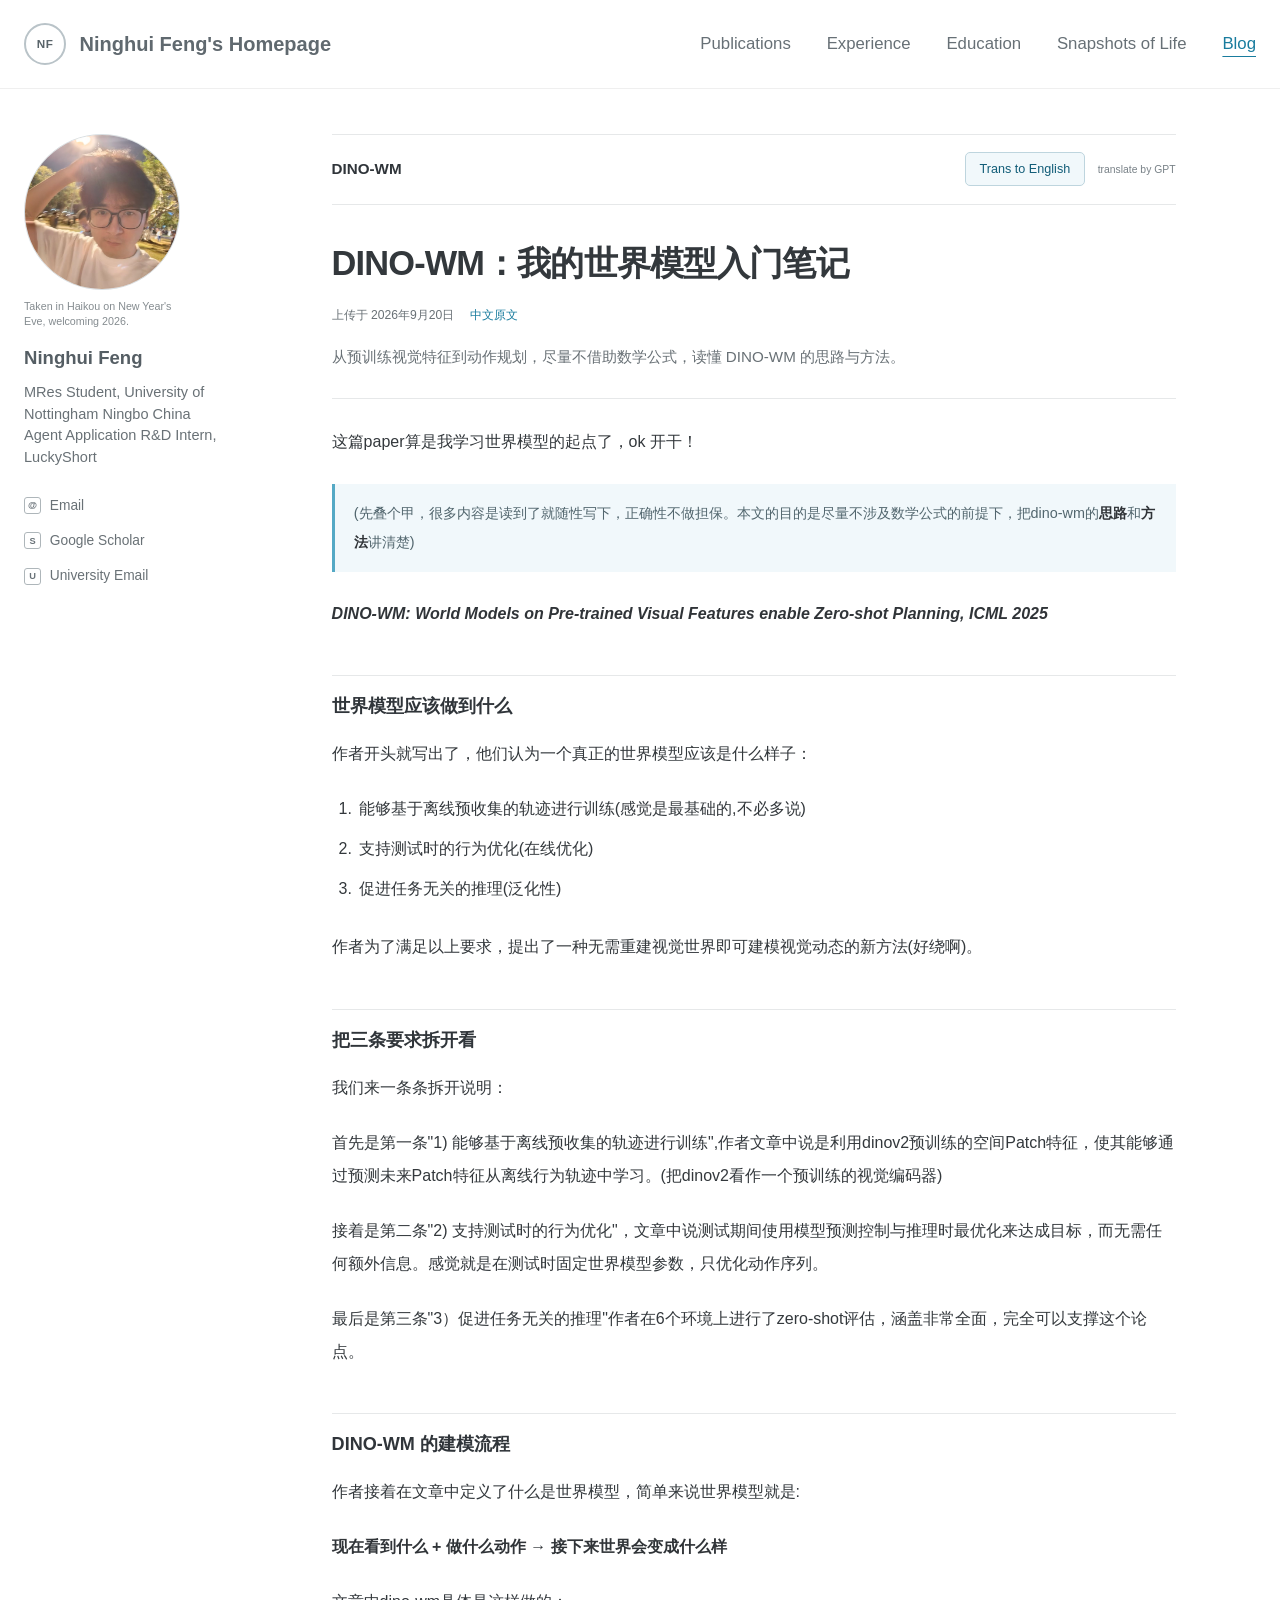
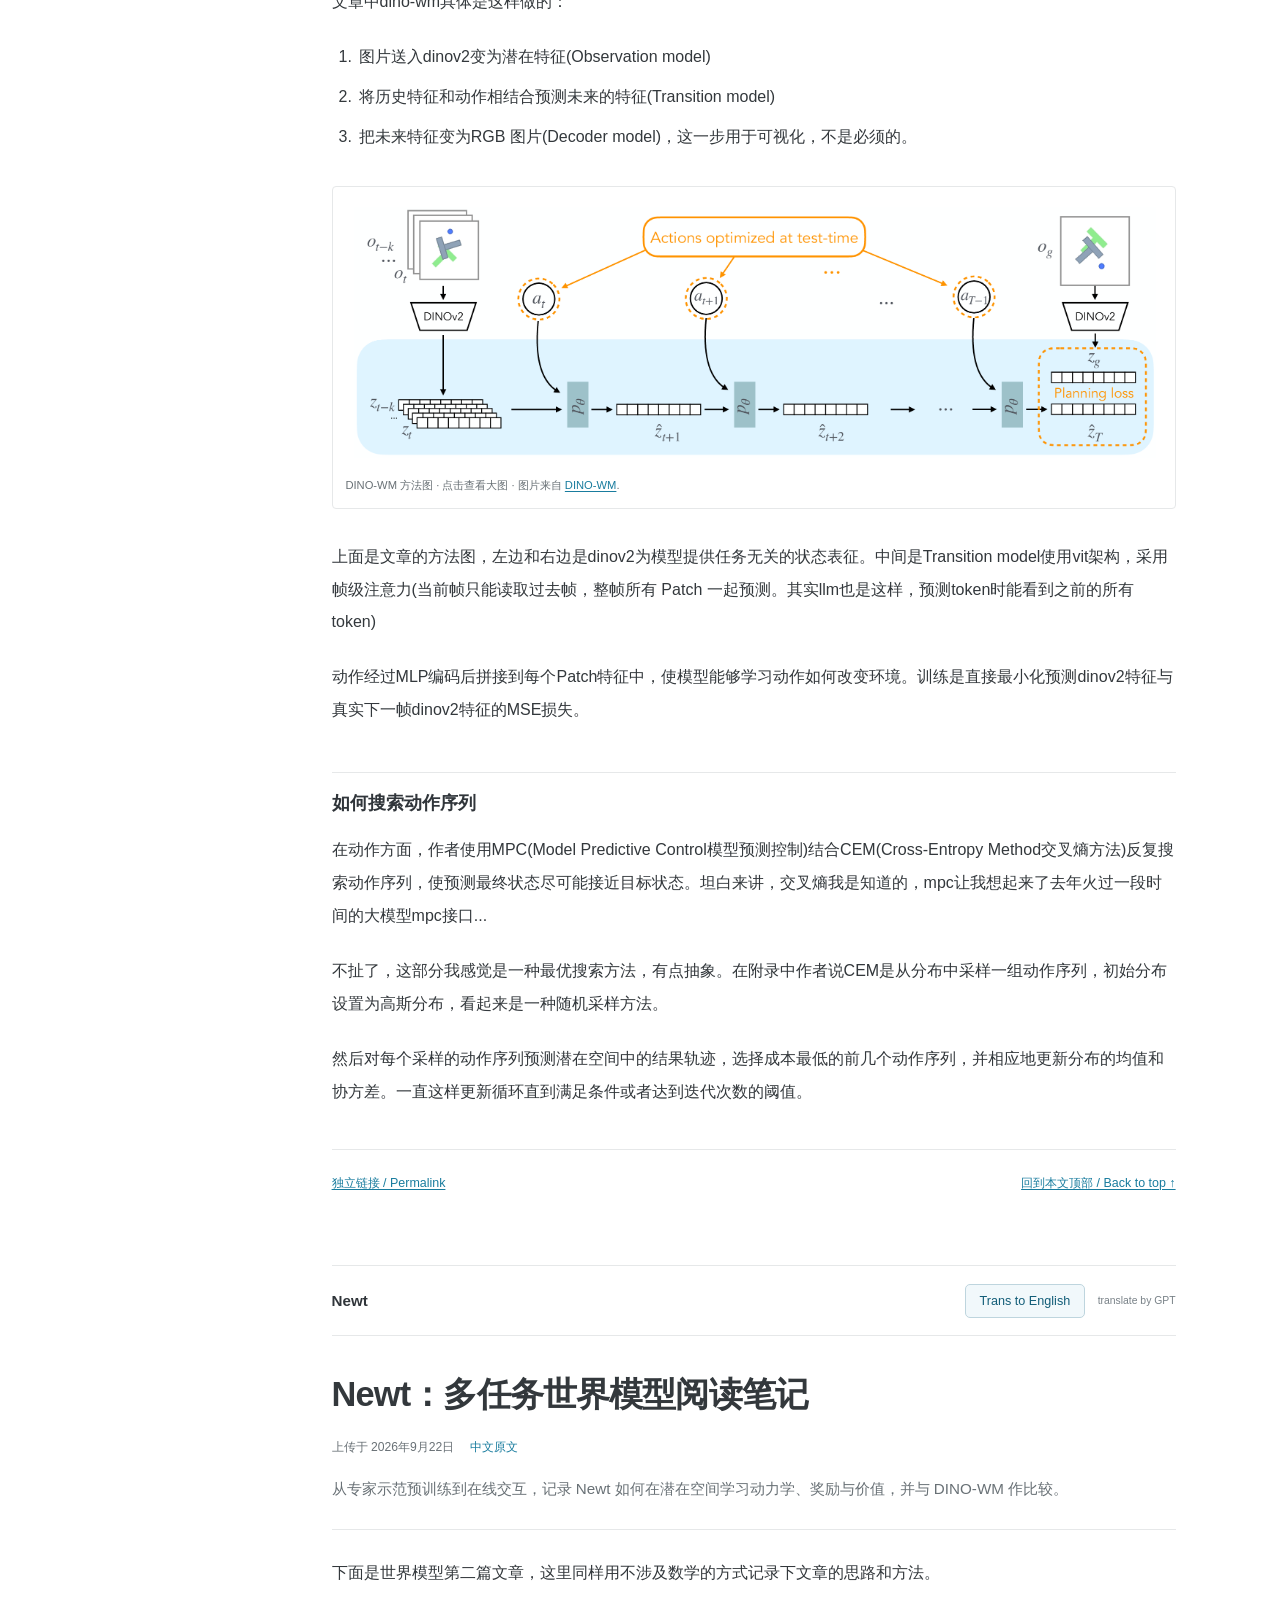
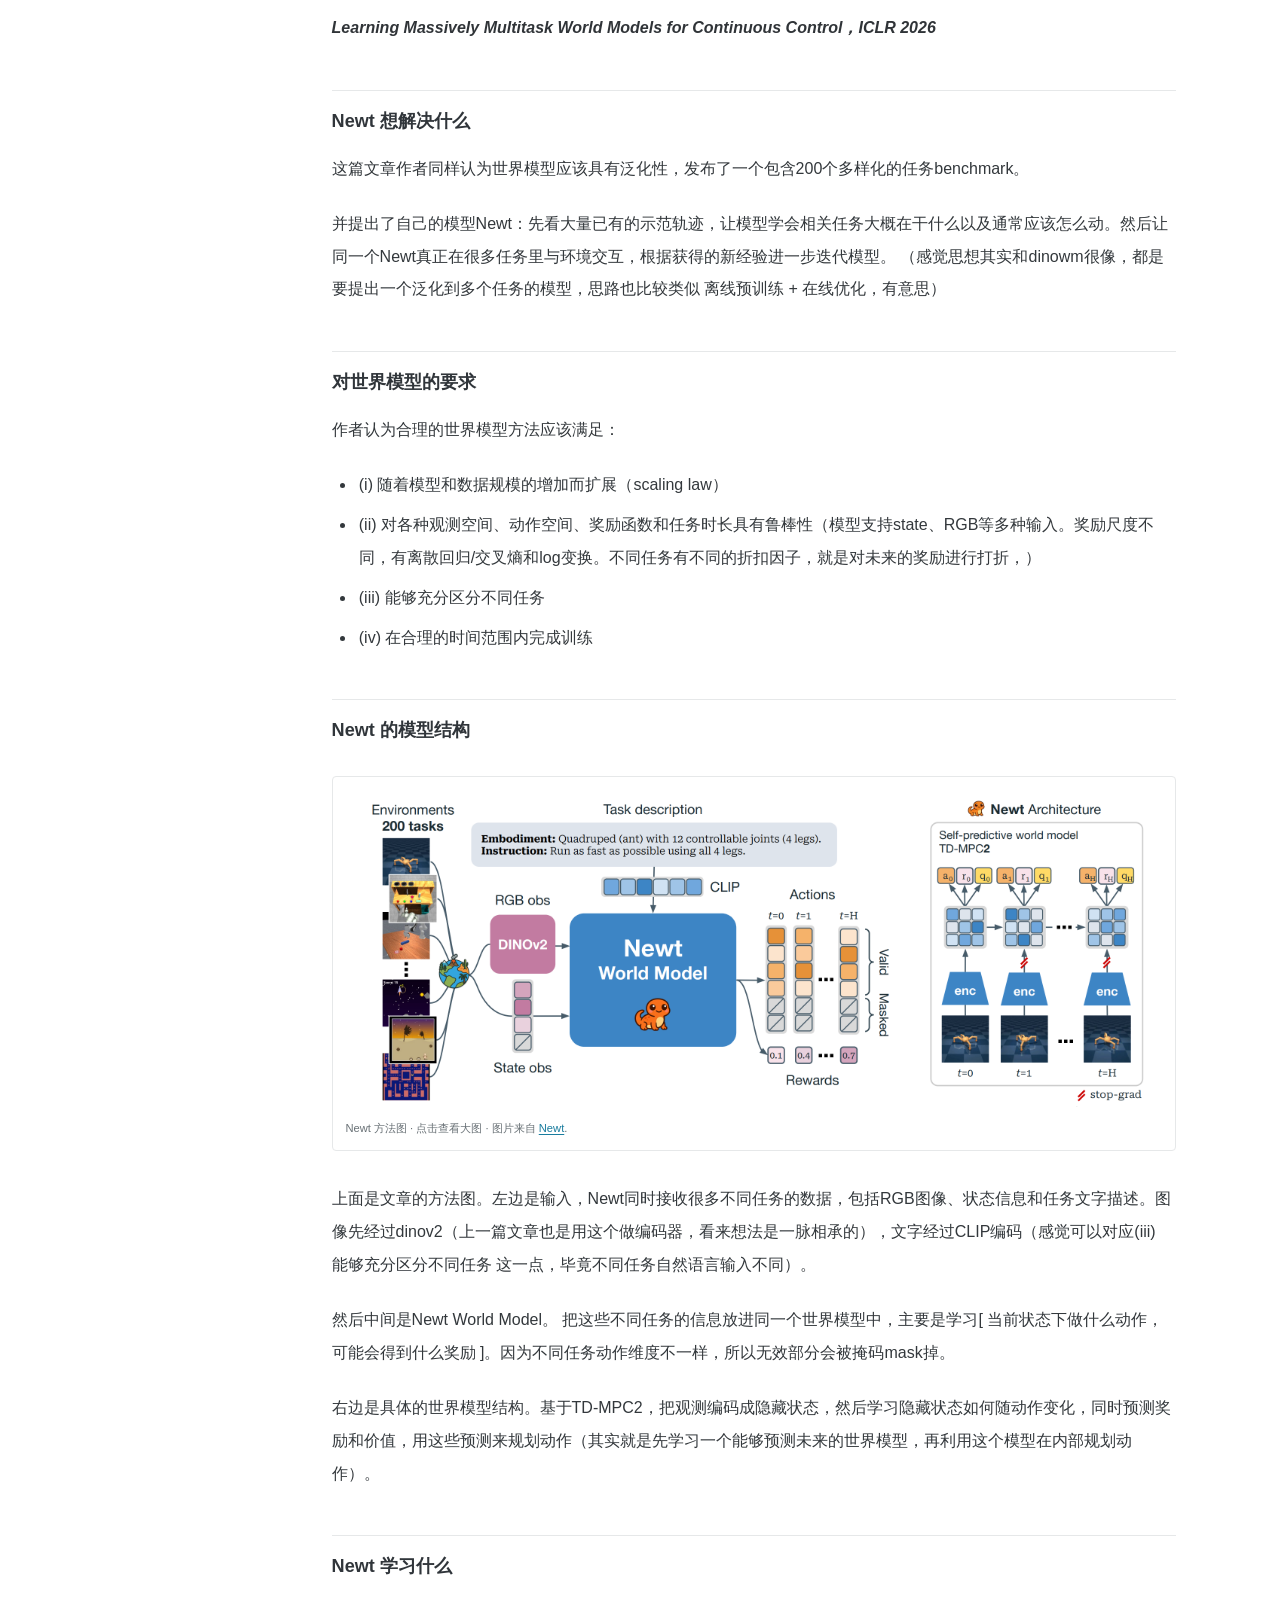
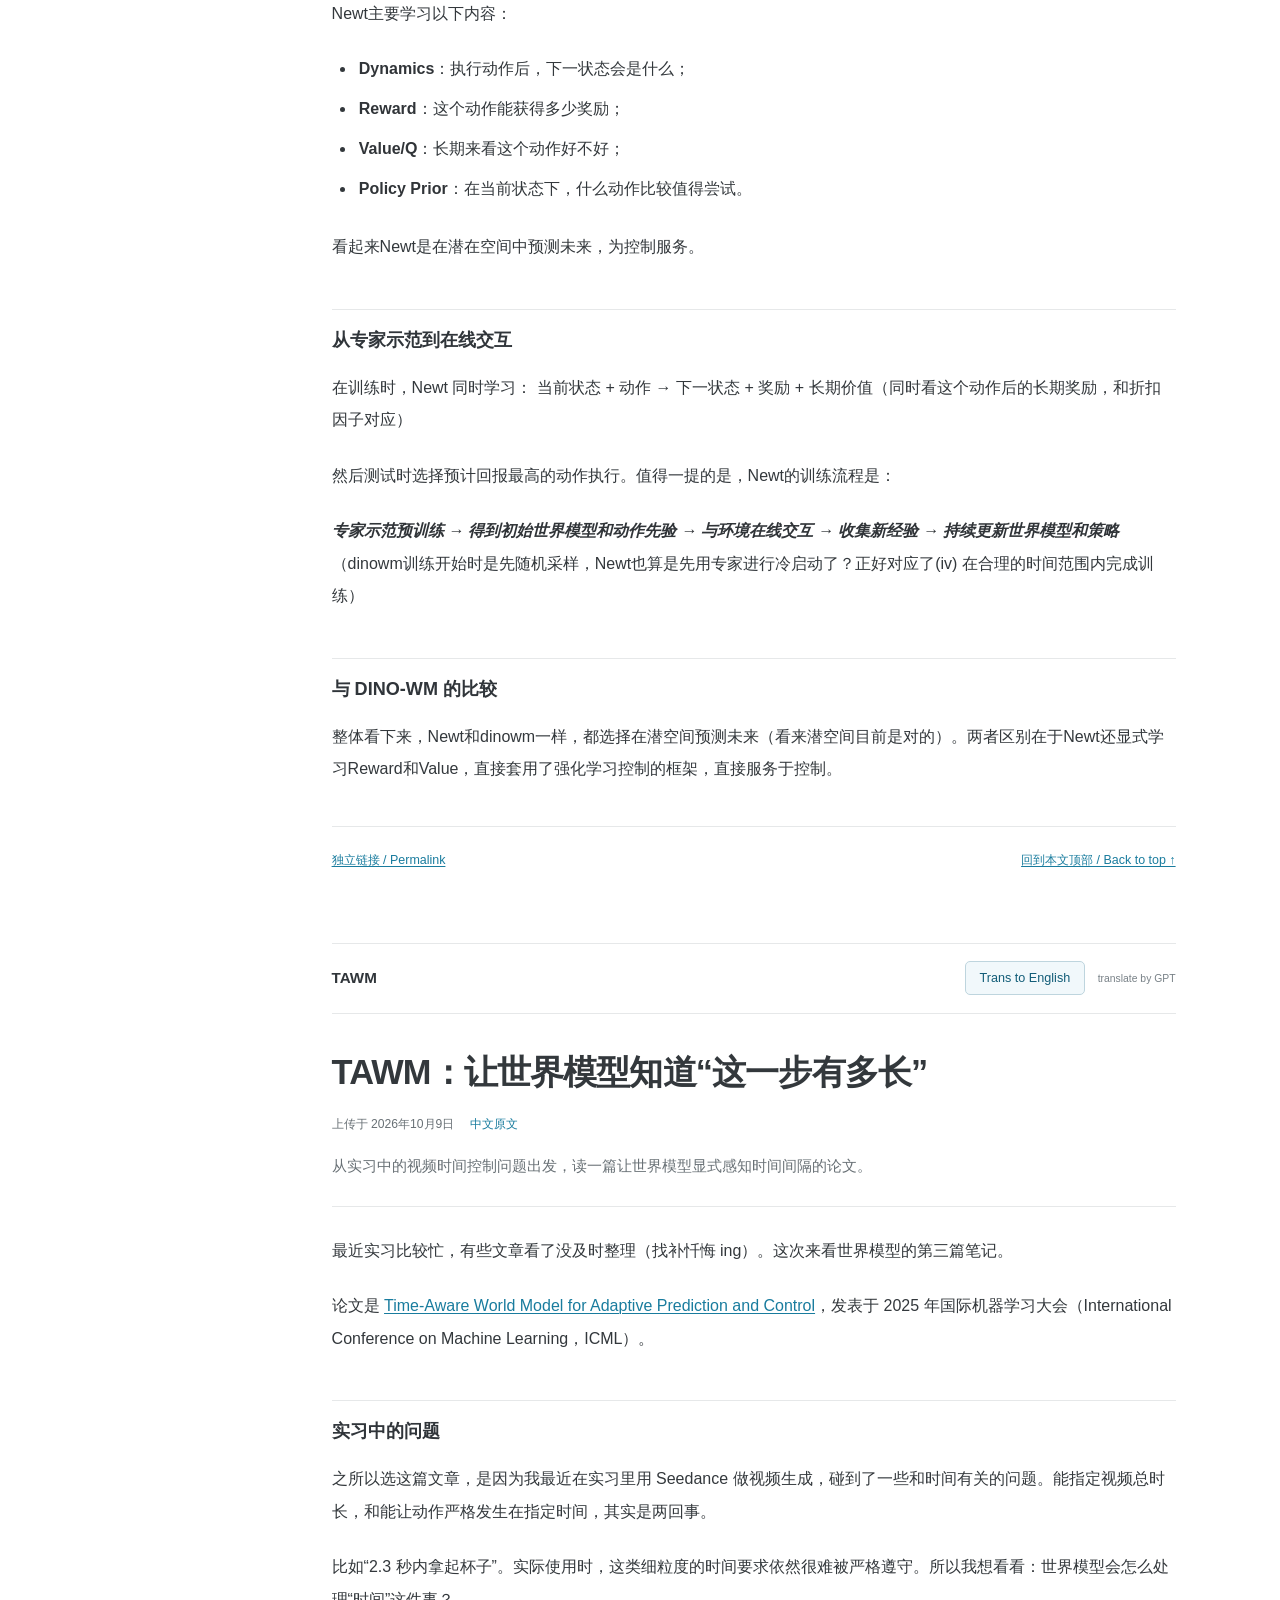
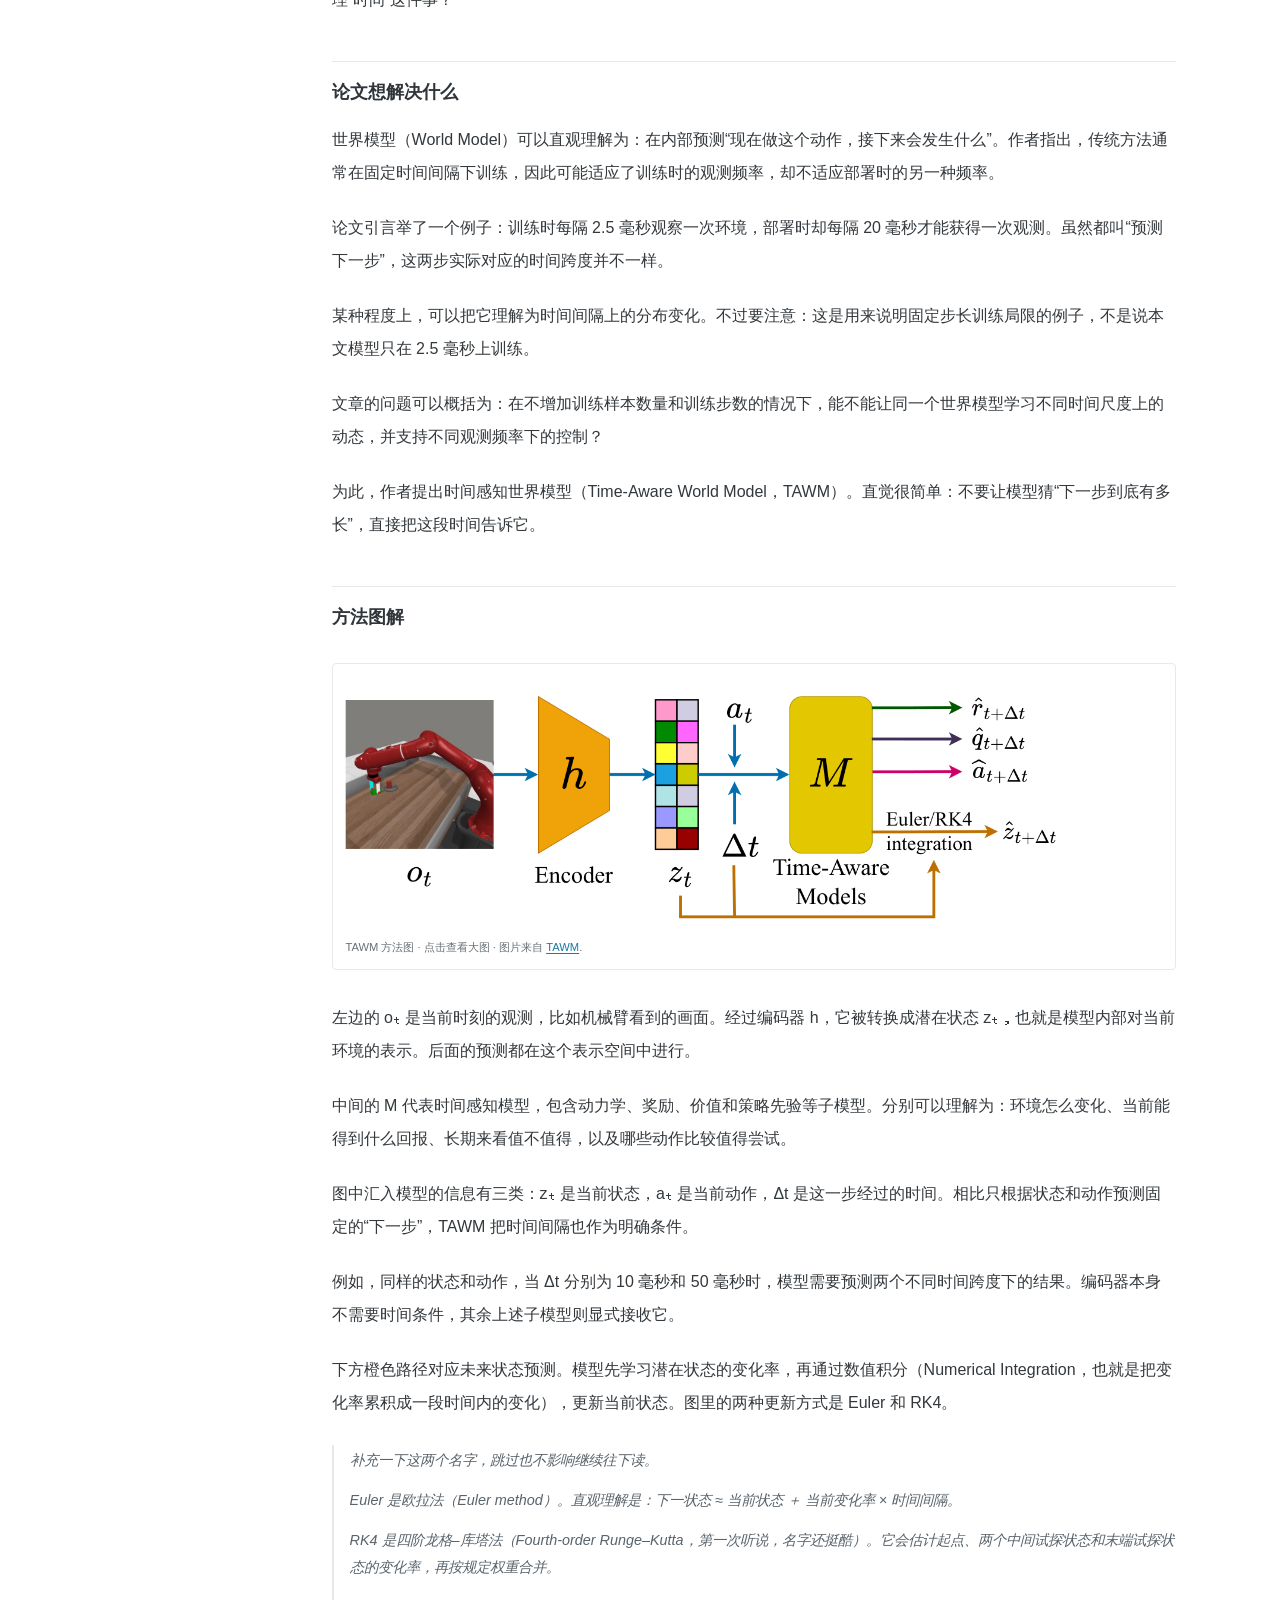
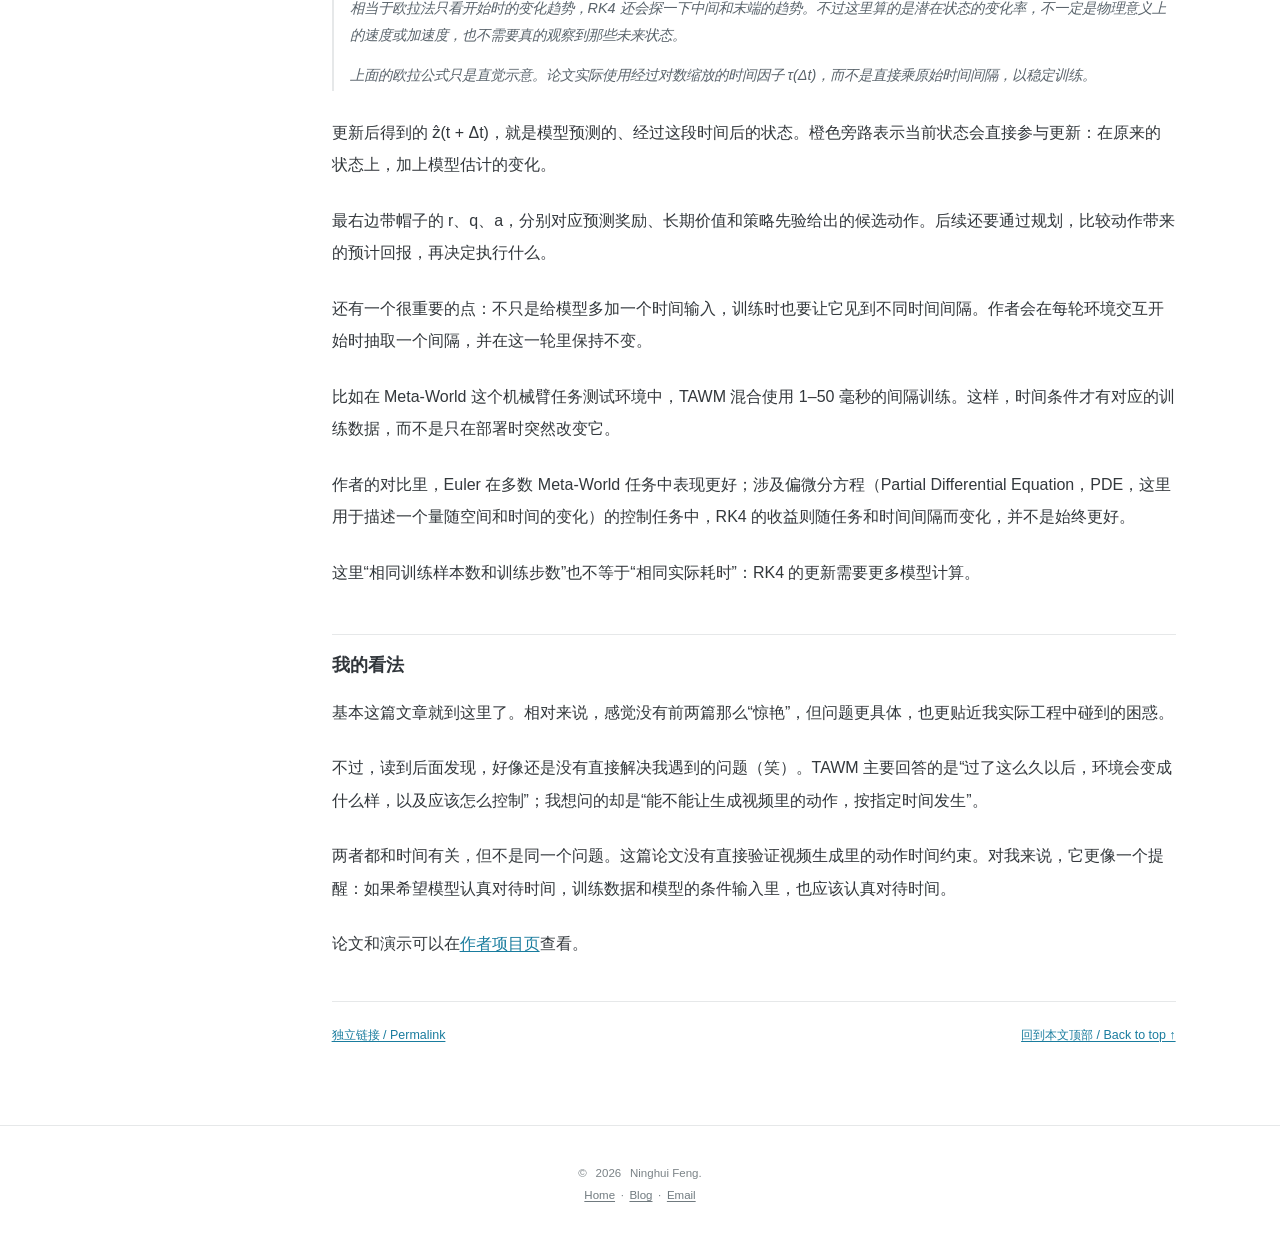
==== commit a8d50df1: "Publish bilingual TAWM reading note with quiet integration aside" ====
--- a/blog/index.html
+++ b/blog/index.html
@@ -3,24 +3,24 @@
 <head>
     <meta charset="utf-8">
     <meta name="viewport" content="width=device-width, initial-scale=1">
-    <meta name="description" content="从预训练视觉特征到动作规划，尽量不借助数学公式，读懂 DINO-WM 的思路与方法。">
+    <meta name="description" content="Ninghui Feng · Blog">
     <meta name="author" content="Ninghui Feng">
     <meta name="theme-color" content="#ffffff">
-    <title>DINO-WM：我的世界模型入门笔记 · Ninghui Feng</title>
+    <title>Blog · Ninghui Feng</title>
     <link rel="canonical" href="https://feng1201.github.io/blog/">
     <link rel="icon" type="image/x-icon" href="/static/assets/favicon.ico">
-    <meta property="og:type" content="article">
+    <meta property="og:type" content="website">
     <meta property="og:url" content="https://feng1201.github.io/blog/">
-    <meta property="og:title" content="DINO-WM：我的世界模型入门笔记 · Ninghui Feng">
-    <meta property="og:description" content="从预训练视觉特征到动作规划，尽量不借助数学公式，读懂 DINO-WM 的思路与方法。">
+    <meta property="og:title" content="Blog · Ninghui Feng">
+    <meta property="og:description" content="Ninghui Feng · Blog">
     <meta property="og:image" content="https://feng1201.github.io/static/assets/img/og-minimal.png">
     <meta name="twitter:card" content="summary_large_image">
-    <meta property="article:published_time" content="2026-09-20T15:49:16Z">
+
     <link rel="stylesheet" href="/static/css/main.css?v=37f4bd85a142">
-    <link rel="stylesheet" href="/static/css/blog.css?v=e64d5b3c7953">
+    <link rel="stylesheet" href="/static/css/blog.css?v=1993c478c3de">
     <script src="/static/js/scripts.js" defer></script>
-    <script src="/static/js/blog.js" defer></script>
-    <script type="application/ld+json">{"@context":"https://schema.org","@type":"BlogPosting","headline":"DINO-WM：我的世界模型入门笔记","datePublished":"2026-09-20T15:49:16Z","inLanguage":"zh-CN","author":{"@type":"Person","name":"Ninghui Feng","url":"https://feng1201.github.io/"},"mainEntityOfPage":"https://feng1201.github.io/blog/"}</script>
+    <script src="/static/js/blog.js?v=6386c287fc0e" defer></script>
+    <script type="application/ld+json">{"@context":"https://schema.org","@type":"Blog","name":"Ninghui Feng · Blog","url":"https://feng1201.github.io/blog/","blogPost":[{"@type":"BlogPosting","headline":"DINO-WM：我的世界模型入门笔记","datePublished":"2026-09-20T15:49:16Z","url":"https://feng1201.github.io/blog/dino-wm/","author":{"@type":"Person","name":"Ninghui Feng"}},{"@type":"BlogPosting","headline":"Newt：多任务世界模型阅读笔记","datePublished":"2026-09-21T16:07:29Z","url":"https://feng1201.github.io/blog/newt/","author":{"@type":"Person","name":"Ninghui Feng"}},{"@type":"BlogPosting","headline":"TAWM：让世界模型知道“这一步有多长”","datePublished":"2026-10-09T03:52:30Z","url":"https://feng1201.github.io/blog/tawm/","author":{"@type":"Person","name":"Ninghui Feng"}}]}</script>
 </head>
 <body>
     <a class="skip-link" href="#main">跳转到正文 / Skip to content</a>
@@ -77,9 +77,9 @@
                 </li>
             </ul>
         </aside>
-        <article class="content blog-main">
+        <div class="content blog-main"><article class="blog-post" id="dino-wm" data-blog-post="dino-wm" data-section-prefix="">
             <div class="reader-toolbar">
-                <span class="reader-label">Blog</span>
+                <span class="reader-label">DINO-WM</span>
                 <div class="language-control"><button class="language-button" type="button" data-language-toggle aria-controls="post-zh post-en" aria-pressed="false" hidden>Trans to English</button><small class="translation-credit">translate by GPT</small></div>
             </div>
             <span class="screen-reader-only" role="status" aria-live="polite" data-language-status></span>
@@ -164,8 +164,198 @@
 <p>Anyway, this part feels like an optimal-search method to me, and it is a little abstract. In the appendix, the authors explain that CEM samples a set of action sequences from a distribution, initially a Gaussian. So it looks like a random-sampling method.</p>
 <p>For each sampled action sequence, the model then predicts the resulting trajectory in latent space. The lowest-cost sequences are selected, and the distribution&#39;s mean and covariance are updated accordingly. This loop continues until the stopping condition is met or the iteration limit is reached.</p>
 </div>
-            <footer class="post-end"><a href="/">← Home</a><a href="#main">回到顶部 / Back to top ↑</a></footer>
+            <footer class="post-end"><a href="/blog/dino-wm/">独立链接 / Permalink</a><a href="#dino-wm">回到本文顶部 / Back to top ↑</a></footer>
         </article>
+<article class="blog-post" id="newt" data-blog-post="newt" data-section-prefix="newt-">
+            <div class="reader-toolbar">
+                <span class="reader-label">Newt</span>
+                <div class="language-control"><button class="language-button" type="button" data-language-toggle aria-controls="newt-post-zh newt-post-en" aria-pressed="false" hidden>Trans to English</button><small class="translation-credit">translate by GPT</small></div>
+            </div>
+            <span class="screen-reader-only" role="status" aria-live="polite" data-language-status></span>
+            <header class="post-heading" data-post-heading data-language="zh" lang="zh-CN">
+                <h1>Newt：多任务世界模型阅读笔记</h1>
+                <div class="post-meta"><span>上传于 <time datetime="2026-09-21T16:07:29Z" title="First uploaded: 2026-09-21T16:07:29Z">2026年9月22日</time></span><span class="tag">中文原文</span></div>
+                <p class="post-deck">从专家示范预训练到在线交互，记录 Newt 如何在潜在空间学习动力学、奖励与价值，并与 DINO-WM 作比较。</p>
+            </header>
+<header class="post-heading" data-post-heading data-language="en" lang="en" hidden>
+                <h1>Newt: Reading notes on multitask world models</h1>
+                <div class="post-meta"><span>Published <time datetime="2026-09-21T16:07:29Z" title="First uploaded: 2026-09-21T16:07:29Z">September 22, 2026</time></span><span class="tag">English translation</span></div>
+                <p class="post-deck">From demonstration pretraining to online interaction: how Newt learns latent dynamics, rewards, and values, and how it compares with DINO-WM.</p>
+            </header>
+            <noscript><p class="note">当前显示中文原文。启用 JavaScript 可切换英文，或直接阅读 <a href="/blog/content/newt.en.md">English translation</a>。</p></noscript>
+            <div class="post-prose" id="newt-post-zh" data-language="zh" lang="zh-CN"><p>下面是世界模型第二篇文章，这里同样用不涉及数学的方式记录下文章的思路和方法。</p>
+<p><em><strong>Learning Massively Multitask World Models for Continuous Control，ICLR 2026</strong></em></p>
+<h2 id="newt-zh-section-1">Newt 想解决什么</h2>
+<p>这篇文章作者同样认为世界模型应该具有泛化性，发布了一个包含200个多样化的任务benchmark。</p>
+<p>并提出了自己的模型Newt：先看大量已有的示范轨迹，让模型学会相关任务大概在干什么以及通常应该怎么动。然后让同一个Newt真正在很多任务里与环境交互，根据获得的新经验进一步迭代模型。
+（感觉思想其实和dinowm很像，都是要提出一个泛化到多个任务的模型，思路也比较类似 离线预训练 + 在线优化，有意思）</p>
+<h2 id="newt-zh-section-2">对世界模型的要求</h2>
+<p>作者认为合理的世界模型方法应该满足：</p>
+<ul>
+<li>(i) 随着模型和数据规模的增加而扩展（scaling law）</li>
+<li>(ii) 对各种观测空间、动作空间、奖励函数和任务时长具有鲁棒性（模型支持state、RGB等多种输入。奖励尺度不同，有离散回归/交叉熵和log变换。不同任务有不同的折扣因子，就是对未来的奖励进行打折，）</li>
+<li>(iii) 能够充分区分不同任务</li>
+<li>(iv) 在合理的时间范围内完成训练</li>
+</ul>
+<h2 id="newt-zh-section-3">Newt 的模型结构</h2>
+<figure><a href="/static/assets/blog/newt-architecture.png" target="_blank" rel="noopener noreferrer"><img src="/static/assets/blog/newt-architecture.png" alt="Newt 方法图：多任务输入、共享世界模型和基于 TD-MPC2 的控制结构。" width="2168" height="842" loading="lazy" decoding="async"></a><figcaption>Newt 方法图 · 点击查看大图 · 图片来自 <a href="https://arxiv.org/abs/2511.19584">Newt</a>.</figcaption></figure>
+<p>上面是文章的方法图。左边是输入，Newt同时接收很多不同任务的数据，包括RGB图像、状态信息和任务文字描述。图像先经过dinov2（上一篇文章也是用这个做编码器，看来想法是一脉相承的），文字经过CLIP编码（感觉可以对应(iii) 能够充分区分不同任务 这一点，毕竟不同任务自然语言输入不同）。</p>
+<p>然后中间是Newt World Model。 把这些不同任务的信息放进同一个世界模型中，主要是学习[ 当前状态下做什么动作，可能会得到什么奖励 ]。因为不同任务动作维度不一样，所以无效部分会被掩码mask掉。</p>
+<p>右边是具体的世界模型结构。基于TD-MPC2，把观测编码成隐藏状态，然后学习隐藏状态如何随动作变化，同时预测奖励和价值，用这些预测来规划动作（其实就是先学习一个能够预测未来的世界模型，再利用这个模型在内部规划动作）。</p>
+<h2 id="newt-zh-section-4">Newt 学习什么</h2>
+<p>Newt主要学习以下内容：</p>
+<ul>
+<li><strong>Dynamics</strong>：执行动作后，下一状态会是什么；</li>
+<li><strong>Reward</strong>：这个动作能获得多少奖励；</li>
+<li><strong>Value/Q</strong>：长期来看这个动作好不好；</li>
+<li><strong>Policy Prior</strong>：在当前状态下，什么动作比较值得尝试。</li>
+</ul>
+<p>看起来Newt是在潜在空间中预测未来，为控制服务。</p>
+<h2 id="newt-zh-section-5">从专家示范到在线交互</h2>
+<p>在训练时，Newt 同时学习：
+当前状态 + 动作 → 下一状态 + 奖励 + 长期价值（同时看这个动作后的长期奖励，和折扣因子对应）</p>
+<p>然后测试时选择预计回报最高的动作执行。值得一提的是，Newt的训练流程是：</p>
+<p><em><strong>专家示范预训练 → 得到初始世界模型和动作先验 → 与环境在线交互 → 收集新经验 → 持续更新世界模型和策略</strong></em>
+（dinowm训练开始时是先随机采样，Newt也算是先用专家进行冷启动了？正好对应了(iv) 在合理的时间范围内完成训练）</p>
+<h2 id="newt-zh-section-6">与 DINO-WM 的比较</h2>
+<p>整体看下来，Newt和dinowm一样，都选择在潜空间预测未来（看来潜空间目前是对的）。两者区别在于Newt还显式学习Reward和Value，直接套用了强化学习控制的框架，直接服务于控制。</p>
+</div>
+<div class="post-prose" id="newt-post-en" data-language="en" lang="en" hidden><p>This is the second paper in my world-model reading notes. Once again, I am recording its ideas and methods without getting into the math.</p>
+<p><em><strong>Learning Massively Multitask World Models for Continuous Control, ICLR 2026</strong></em></p>
+<h2 id="newt-en-section-1">What Newt aims to solve</h2>
+<p>The authors also believe that world models should generalize, and they introduce a benchmark containing 200 diverse tasks.</p>
+<p>They propose their own model, Newt: first, it looks at a large collection of existing demonstration trajectories to learn roughly what the tasks involve and how to act. The same Newt model then interacts with environments across many tasks, using the new experience to keep improving.</p>
+<p>(To me, the idea feels quite similar to DINO-WM: both aim to build a model that generalizes across tasks, and the recipe looks similar too — offline pretraining followed by online optimization. Interesting.)</p>
+<h2 id="newt-en-section-2">Requirements for a world model</h2>
+<p>The authors argue that a reasonable world-model approach should:</p>
+<ul>
+<li>(i) Scale as the model and dataset grow — scaling laws.</li>
+<li>(ii) Be robust to different observation spaces, action spaces, reward functions, and task horizons. The model supports inputs such as state information and RGB images. Different reward scales are handled with discrete regression/cross-entropy and logarithmic transformations. Different tasks have different discount factors, which discount future rewards.</li>
+<li>(iii) Distinguish sufficiently between different tasks.</li>
+<li>(iv) Finish training within a reasonable amount of time.</li>
+</ul>
+<h2 id="newt-en-section-3">Newt&#39;s model architecture</h2>
+<figure><a href="/static/assets/blog/newt-architecture.png" target="_blank" rel="noopener noreferrer"><img src="/static/assets/blog/newt-architecture.png" alt="Newt architecture: multitask inputs, a shared world model, and a TD-MPC2-based control architecture." width="2168" height="842" loading="lazy" decoding="async"></a><figcaption>Newt architecture · Open full-size image · Figure from <a href="https://arxiv.org/abs/2511.19584">Newt</a>.</figcaption></figure>
+<p>The figure above shows the method. On the left are the inputs: Newt receives data from many different tasks, including RGB images, state information, and textual task descriptions. Images first go through DINOv2 — the previous paper used it as an encoder too, so the ideas seem to follow a similar line. Text is encoded with CLIP. I feel this corresponds to requirement (iii), distinguishing between tasks, since different tasks have different natural-language inputs.</p>
+<p>In the middle is the Newt World Model. Information from these different tasks goes into one shared world model, which mainly learns <strong>what reward might result from taking a particular action in the current state</strong>. Because different tasks have different action dimensions, invalid components are masked out.</p>
+<p>On the right is the specific world-model architecture. Based on TD-MPC2, it encodes observations into hidden states, learns how those hidden states change with actions, and predicts rewards and values. These predictions are then used to plan actions. In other words, it first learns a world model that can predict the future, then uses that model to plan internally.</p>
+<h2 id="newt-en-section-4">What Newt learns</h2>
+<p>Newt mainly learns the following:</p>
+<ul>
+<li><strong>Dynamics</strong>: what the next state will be after an action is taken.</li>
+<li><strong>Reward</strong>: how much reward the action will produce.</li>
+<li><strong>Value/Q</strong>: whether the action is good in the long run.</li>
+<li><strong>Policy Prior</strong>: which actions are worth trying in the current state.</li>
+</ul>
+<p>It looks like Newt predicts the future in latent space to support control.</p>
+<h2 id="newt-en-section-5">From expert demonstrations to online interaction</h2>
+<p>During training, Newt learns these together:</p>
+<p><strong>Current state + action → next state + reward + long-term value.</strong></p>
+<p>It also considers the long-term reward after the action, which ties back to the discount factor.</p>
+<p>At test time, it chooses the action with the highest predicted return. One point worth noting is Newt&#39;s training pipeline:</p>
+<p><em><strong>Pretrain on expert demonstrations → obtain an initial world model and action prior → interact with environments online → collect new experience → continually update the world model and policy.</strong></em></p>
+<p>(DINO-WM starts with random sampling when training begins; could Newt be viewed as using experts for a warm start? That would fit requirement (iv): training within a reasonable amount of time.)</p>
+<h2 id="newt-en-section-6">Comparing Newt with DINO-WM</h2>
+<p>Overall, Newt, like DINO-WM, chooses to predict the future in latent space. It seems latent space is the right direction for now. The difference is that Newt also explicitly learns rewards and values, directly adopting a reinforcement-learning control framework to serve control tasks.</p>
+</div>
+            <footer class="post-end"><a href="/blog/newt/">独立链接 / Permalink</a><a href="#newt">回到本文顶部 / Back to top ↑</a></footer>
+        </article>
+<article class="blog-post" id="tawm" data-blog-post="tawm" data-section-prefix="tawm-">
+            <div class="reader-toolbar">
+                <span class="reader-label">TAWM</span>
+                <div class="language-control"><button class="language-button" type="button" data-language-toggle aria-controls="tawm-post-zh tawm-post-en" aria-pressed="false" hidden>Trans to English</button><small class="translation-credit">translate by GPT</small></div>
+            </div>
+            <span class="screen-reader-only" role="status" aria-live="polite" data-language-status></span>
+            <header class="post-heading" data-post-heading data-language="zh" lang="zh-CN">
+                <h1>TAWM：让世界模型知道“这一步有多长”</h1>
+                <div class="post-meta"><span>上传于 <time datetime="2026-10-09T03:52:30Z" title="First uploaded: 2026-10-09T03:52:30Z">2026年10月9日</time></span><span class="tag">中文原文</span></div>
+                <p class="post-deck">从实习中的视频时间控制问题出发，读一篇让世界模型显式感知时间间隔的论文。</p>
+            </header>
+<header class="post-heading" data-post-heading data-language="en" lang="en" hidden>
+                <h1>TAWM: Teaching world models how long a step lasts</h1>
+                <div class="post-meta"><span>Published <time datetime="2026-10-09T03:52:30Z" title="First uploaded: 2026-10-09T03:52:30Z">October 9, 2026</time></span><span class="tag">English translation</span></div>
+                <p class="post-deck">Starting from a video-timing problem at my internship, a look at world models that explicitly account for time intervals.</p>
+            </header>
+            <noscript><p class="note">当前显示中文原文。启用 JavaScript 可切换英文，或直接阅读 <a href="/blog/content/tawm.en.md">English translation</a>。</p></noscript>
+            <div class="post-prose" id="tawm-post-zh" data-language="zh" lang="zh-CN"><p>最近实习比较忙，有些文章看了没及时整理（找补忏悔 ing）。这次来看世界模型的第三篇笔记。</p>
+<p>论文是 <a href="https://proceedings.mlr.press/v267/nhu25a.html">Time-Aware World Model for Adaptive Prediction and Control</a>，发表于 2025 年国际机器学习大会（International Conference on Machine Learning，ICML）。</p>
+<h2 id="tawm-zh-section-1">实习中的问题</h2>
+<p>之所以选这篇文章，是因为我最近在实习里用 Seedance 做视频生成，碰到了一些和时间有关的问题。能指定视频总时长，和能让动作严格发生在指定时间，其实是两回事。</p>
+<p>比如“2.3 秒内拿起杯子”。实际使用时，这类细粒度的时间要求依然很难被严格遵守。所以我想看看：世界模型会怎么处理“时间”这件事？</p>
+<h2 id="tawm-zh-section-2">论文想解决什么</h2>
+<p>世界模型（World Model）可以直观理解为：在内部预测“现在做这个动作，接下来会发生什么”。作者指出，传统方法通常在固定时间间隔下训练，因此可能适应了训练时的观测频率，却不适应部署时的另一种频率。</p>
+<p>论文引言举了一个例子：训练时每隔 2.5 毫秒观察一次环境，部署时却每隔 20 毫秒才能获得一次观测。虽然都叫“预测下一步”，这两步实际对应的时间跨度并不一样。</p>
+<p>某种程度上，可以把它理解为时间间隔上的分布变化。不过要注意：这是用来说明固定步长训练局限的例子，不是说本文模型只在 2.5 毫秒上训练。</p>
+<p>文章的问题可以概括为：在不增加训练样本数量和训练步数的情况下，能不能让同一个世界模型学习不同时间尺度上的动态，并支持不同观测频率下的控制？</p>
+<p>为此，作者提出时间感知世界模型（Time-Aware World Model，TAWM）。直觉很简单：不要让模型猜“下一步到底有多长”，直接把这段时间告诉它。</p>
+<h2 id="tawm-zh-section-3">方法图解</h2>
+<figure><a href="/static/assets/blog/tawm-architecture.png" target="_blank" rel="noopener noreferrer"><img src="/static/assets/blog/tawm-architecture.png" alt="TAWM 方法图：观测经编码器得到潜在状态，与动作、时间间隔一起输入时间感知模型，预测奖励、价值、候选动作和未来状态。" width="1375" height="419" loading="lazy" decoding="async"></a><figcaption>TAWM 方法图 · 点击查看大图 · 图片来自 <a href="https://proceedings.mlr.press/v267/nhu25a.html">TAWM</a>.</figcaption></figure>
+<p>左边的 oₜ 是当前时刻的观测，比如机械臂看到的画面。经过编码器 h，它被转换成潜在状态 zₜ，也就是模型内部对当前环境的表示。后面的预测都在这个表示空间中进行。</p>
+<p>中间的 M 代表时间感知模型，包含动力学、奖励、价值和策略先验等子模型。分别可以理解为：环境怎么变化、当前能得到什么回报、长期来看值不值得，以及哪些动作比较值得尝试。</p>
+<p>图中汇入模型的信息有三类：zₜ 是当前状态，aₜ 是当前动作，Δt 是这一步经过的时间。相比只根据状态和动作预测固定的“下一步”，TAWM 把时间间隔也作为明确条件。</p>
+<p>例如，同样的状态和动作，当 Δt 分别为 10 毫秒和 50 毫秒时，模型需要预测两个不同时间跨度下的结果。编码器本身不需要时间条件，其余上述子模型则显式接收它。</p>
+<p>下方橙色路径对应未来状态预测。模型先学习潜在状态的变化率，再通过数值积分（Numerical Integration，也就是把变化率累积成一段时间内的变化），更新当前状态。图里的两种更新方式是 Euler 和 RK4。</p>
+<blockquote>
+<p>补充一下这两个名字，跳过也不影响继续往下读。</p>
+<p>Euler 是欧拉法（Euler method）。直观理解是：下一状态 ≈ 当前状态 ＋ 当前变化率 × 时间间隔。</p>
+<p>RK4 是四阶龙格–库塔法（Fourth-order Runge–Kutta，第一次听说，名字还挺酷）。它会估计起点、两个中间试探状态和末端试探状态的变化率，再按规定权重合并。</p>
+<p>相当于欧拉法只看开始时的变化趋势，RK4 还会探一下中间和末端的趋势。不过这里算的是潜在状态的变化率，不一定是物理意义上的速度或加速度，也不需要真的观察到那些未来状态。</p>
+<p>上面的欧拉公式只是直觉示意。论文实际使用经过对数缩放的时间因子 τ(Δt)，而不是直接乘原始时间间隔，以稳定训练。</p>
+</blockquote>
+<p>更新后得到的 ẑ(t + Δt)，就是模型预测的、经过这段时间后的状态。橙色旁路表示当前状态会直接参与更新：在原来的状态上，加上模型估计的变化。</p>
+<p>最右边带帽子的 r、q、a，分别对应预测奖励、长期价值和策略先验给出的候选动作。后续还要通过规划，比较动作带来的预计回报，再决定执行什么。</p>
+<p>还有一个很重要的点：不只是给模型多加一个时间输入，训练时也要让它见到不同时间间隔。作者会在每轮环境交互开始时抽取一个间隔，并在这一轮里保持不变。</p>
+<p>比如在 Meta-World 这个机械臂任务测试环境中，TAWM 混合使用 1–50 毫秒的间隔训练。这样，时间条件才有对应的训练数据，而不是只在部署时突然改变它。</p>
+<p>作者的对比里，Euler 在多数 Meta-World 任务中表现更好；涉及偏微分方程（Partial Differential Equation，PDE，这里用于描述一个量随空间和时间的变化）的控制任务中，RK4 的收益则随任务和时间间隔而变化，并不是始终更好。</p>
+<p>这里“相同训练样本数和训练步数”也不等于“相同实际耗时”：RK4 的更新需要更多模型计算。</p>
+<h2 id="tawm-zh-section-4">我的看法</h2>
+<p>基本这篇文章就到这里了。相对来说，感觉没有前两篇那么“惊艳”，但问题更具体，也更贴近我实际工程中碰到的困惑。</p>
+<p>不过，读到后面发现，好像还是没有直接解决我遇到的问题（笑）。TAWM 主要回答的是“过了这么久以后，环境会变成什么样，以及应该怎么控制”；我想问的却是“能不能让生成视频里的动作，按指定时间发生”。</p>
+<p>两者都和时间有关，但不是同一个问题。这篇论文没有直接验证视频生成里的动作时间约束。对我来说，它更像一个提醒：如果希望模型认真对待时间，训练数据和模型的条件输入里，也应该认真对待时间。</p>
+<p>论文和演示可以在<a href="https://anh-nn01.github.io/time-aware-world-models/">作者项目页</a>查看。</p>
+</div>
+<div class="post-prose" id="tawm-post-en" data-language="en" lang="en" hidden><p>My internship has kept me busy, and some papers I read never made it into written notes. Consider this a little overdue catching up (and confession). Here is my third note on world models.</p>
+<p>The paper is <a href="https://proceedings.mlr.press/v267/nhu25a.html">Time-Aware World Model for Adaptive Prediction and Control</a>, published at the 2025 International Conference on Machine Learning (ICML).</p>
+<h2 id="tawm-en-section-1">A problem from my internship</h2>
+<p>I picked this paper because of a timing problem I encountered while using Seedance for video generation at work. Specifying a video&#39;s total duration and making an action happen at a precise time are two different things.</p>
+<p>Take “pick up the cup within 2.3 seconds.” In practice, these fine-grained timing instructions have been difficult to enforce. That made me wonder: how do world models deal with time?</p>
+<h2 id="tawm-en-section-2">The paper&#39;s question</h2>
+<p>A world model predicts, internally, “if I take this action now, what happens next?” The authors point out that conventional methods are often trained with a fixed interval between observations.</p>
+<p>A model may therefore adapt to its training observation frequency but struggle with a different one at deployment.</p>
+<p>The introduction gives an example: observations arrive every 2.5 milliseconds during training, but only every 20 milliseconds at deployment. Both predictions are called “the next step,” yet they cover different amounts of time.</p>
+<p>In a sense, this is a shift in the distribution of time intervals. But this example illustrates the limitation of fixed-step training; it does not mean the proposed model was trained only at 2.5 milliseconds.</p>
+<p>The question is: without increasing the number of training samples or training steps, can one world model learn dynamics at different timescales and support control at different observation frequencies?</p>
+<p>The authors propose a Time-Aware World Model (TAWM). The intuition is simple: instead of making the model guess how long “the next step” is, tell it explicitly.</p>
+<h2 id="tawm-en-section-3">Reading the method figure</h2>
+<figure><a href="/static/assets/blog/tawm-architecture.png" target="_blank" rel="noopener noreferrer"><img src="/static/assets/blog/tawm-architecture.png" alt="TAWM architecture: an encoder maps observations to latent states; time-aware models use the state, action, and time interval to predict rewards, values, candidate actions, and future states." width="1375" height="419" loading="lazy" decoding="async"></a><figcaption>TAWM architecture · Open full-size image · Figure from <a href="https://proceedings.mlr.press/v267/nhu25a.html">TAWM</a>.</figcaption></figure>
+<p>On the left, oₜ is the current observation, such as the view from a robot arm. Encoder h turns it into a latent state zₜ: the model&#39;s internal representation of the current environment. Predictions are made in this representation space.</p>
+<p>The central M contains time-aware dynamics, reward, value, and policy-prior models. Roughly: how the environment changes, what immediate reward an action brings, whether it pays off in the long run, and which actions are worth trying.</p>
+<p>Three kinds of information enter the model in the diagram: zₜ, the current state; aₜ, the current action; and Δt, the elapsed time for this step. TAWM explicitly conditions its predictions on the time interval.</p>
+<p>For the same state and action, Δt values of 10 and 50 milliseconds call for predictions over different durations. The encoder itself does not need this time condition; the other submodels listed above do receive it.</p>
+<p>The orange path predicts the future state. The model learns a rate of change in latent space, then uses numerical integration—accumulating that rate into a change over time—to update the state. The figure shows Euler and RK4 updates.</p>
+<blockquote>
+<p>A quick aside on those two names; feel free to skip it and keep reading.</p>
+<p>Euler refers to the Euler method. The intuition is: next state ≈ current state + current rate of change × time interval.</p>
+<p>RK4 is the fourth-order Runge–Kutta method. This was my first encounter with the name, which sounds rather cool. It estimates rates at the start, two trial midpoint states, and a trial endpoint, then combines them with prescribed weights.</p>
+<p>Euler looks at the initial trend; RK4 also probes intermediate and endpoint trends. These are rates of change of a latent state, not necessarily physical velocity or acceleration. The method does not require real future observations.</p>
+<p>The Euler expression above is only an intuitive sketch. The paper actually uses a logarithmically scaled time factor, τ(Δt), rather than multiplying by the raw interval, to stabilize training.</p>
+</blockquote>
+<p>The updated ẑ(t + Δt) is the predicted state after that interval. The orange bypass means the current state participates directly in the update: add the estimated change to the starting state.</p>
+<p>On the right, the hatted r, q, and a represent predicted reward, long-term value, and candidate actions from the policy prior. Planning then compares the expected returns of actions before choosing what to execute.</p>
+<p>One more important point: adding a time input is not enough. Training also exposes the model to different intervals. An interval is sampled at the start of each episode of environment interaction and stays fixed within that episode.</p>
+<p>For example, in Meta-World, a robot-arm task environment, TAWM trains with a mixture of intervals from 1 to 50 milliseconds. The time condition therefore has corresponding training data; it is not suddenly changed only at deployment.</p>
+<p>In the authors&#39; comparisons, Euler performs better on most Meta-World tasks. For control tasks involving partial differential equations (PDEs), RK4&#39;s benefit depends on the task and interval.</p>
+<p>Here, these equations describe how a quantity changes across space and time.</p>
+<p>Neither method is always better. Also, equal sample counts and training steps do not imply equal wall-clock time: RK4 updates require more model computation.</p>
+<h2 id="tawm-en-section-4">My take</h2>
+<p>That is roughly it for this paper. It felt less “wow” than the previous two, but its question is more concrete and closer to a difficulty I have actually encountered in engineering work.</p>
+<p>Although, by the end, I realized it still had not directly solved my problem (ha). TAWM mainly asks what the environment will look like after a given interval, and how to control it.</p>
+<p>My question is different: can an action in a generated video happen at a specified time? Both involve time, but they are not the same problem. This paper does not directly test action-timing constraints in video generation.</p>
+<p>For me, it is more of a reminder: if we want a model to take time seriously, its training data and conditioning inputs should take time seriously too.</p>
+<p>The paper and demonstrations are available on the <a href="https://anh-nn01.github.io/time-aware-world-models/">authors&#39; project page</a>.</p>
+</div>
+            <footer class="post-end"><a href="/blog/tawm/">独立链接 / Permalink</a><a href="#tawm">回到本文顶部 / Back to top ↑</a></footer>
+        </article></div>
     </main>
     <footer class="site-footer"><div>
         <p>© <span data-year>2026</span> Ninghui Feng.</p>
--- a/static/css/blog.css
+++ b/static/css/blog.css
@@ -7,6 +7,8 @@
 [hidden] { display: none !important; }
 
 .blog-main { min-width: 0; width: 100%; max-width: 860px; padding-right: 1rem; }
+.blog-post { min-width: 0; scroll-margin-top: 2rem; }
+.blog-post + .blog-post { margin-top: 4.5rem; }
 .post-meta { display: flex; flex-wrap: wrap; align-items: center; gap: 0.4rem 1rem; color: var(--muted); font: 0.76rem/1.6 var(--sans); }
 .post-meta .tag { color: var(--link); }
 
@@ -28,6 +30,10 @@
 .post-prose li { margin-bottom: 0.45rem; padding-left: 0.15rem; }
 .post-prose blockquote { margin: 1.6rem 0; padding: 0.9rem 1.2rem; border-left: 3px solid #55a9c5; background: var(--soft-blue); color: #52666e; font-size: 0.9em; }
 .post-prose blockquote p:last-child { margin-bottom: 0; }
+/* TAWM's integration explanation is optional reading, not a prominent callout. */
+[data-blog-post="tawm"] .post-prose blockquote { padding: 0.1rem 0 0.1rem 1rem; border-left: 2px solid var(--line); background: transparent; color: #59636b; font-size: 0.9em; font-style: italic; line-height: 1.9; }
+[data-blog-post="tawm"] .post-prose blockquote p { margin-bottom: 0.8rem; }
+[data-blog-post="tawm"] .post-prose blockquote p:last-child { margin-bottom: 0; }
 .post-prose figure { margin: 2rem 0; padding: 0.8rem; border: 1px solid var(--line); border-radius: 4px; }
 .post-prose figure a { display: block; }
 .post-prose img { width: 100%; height: auto; display: block; }
